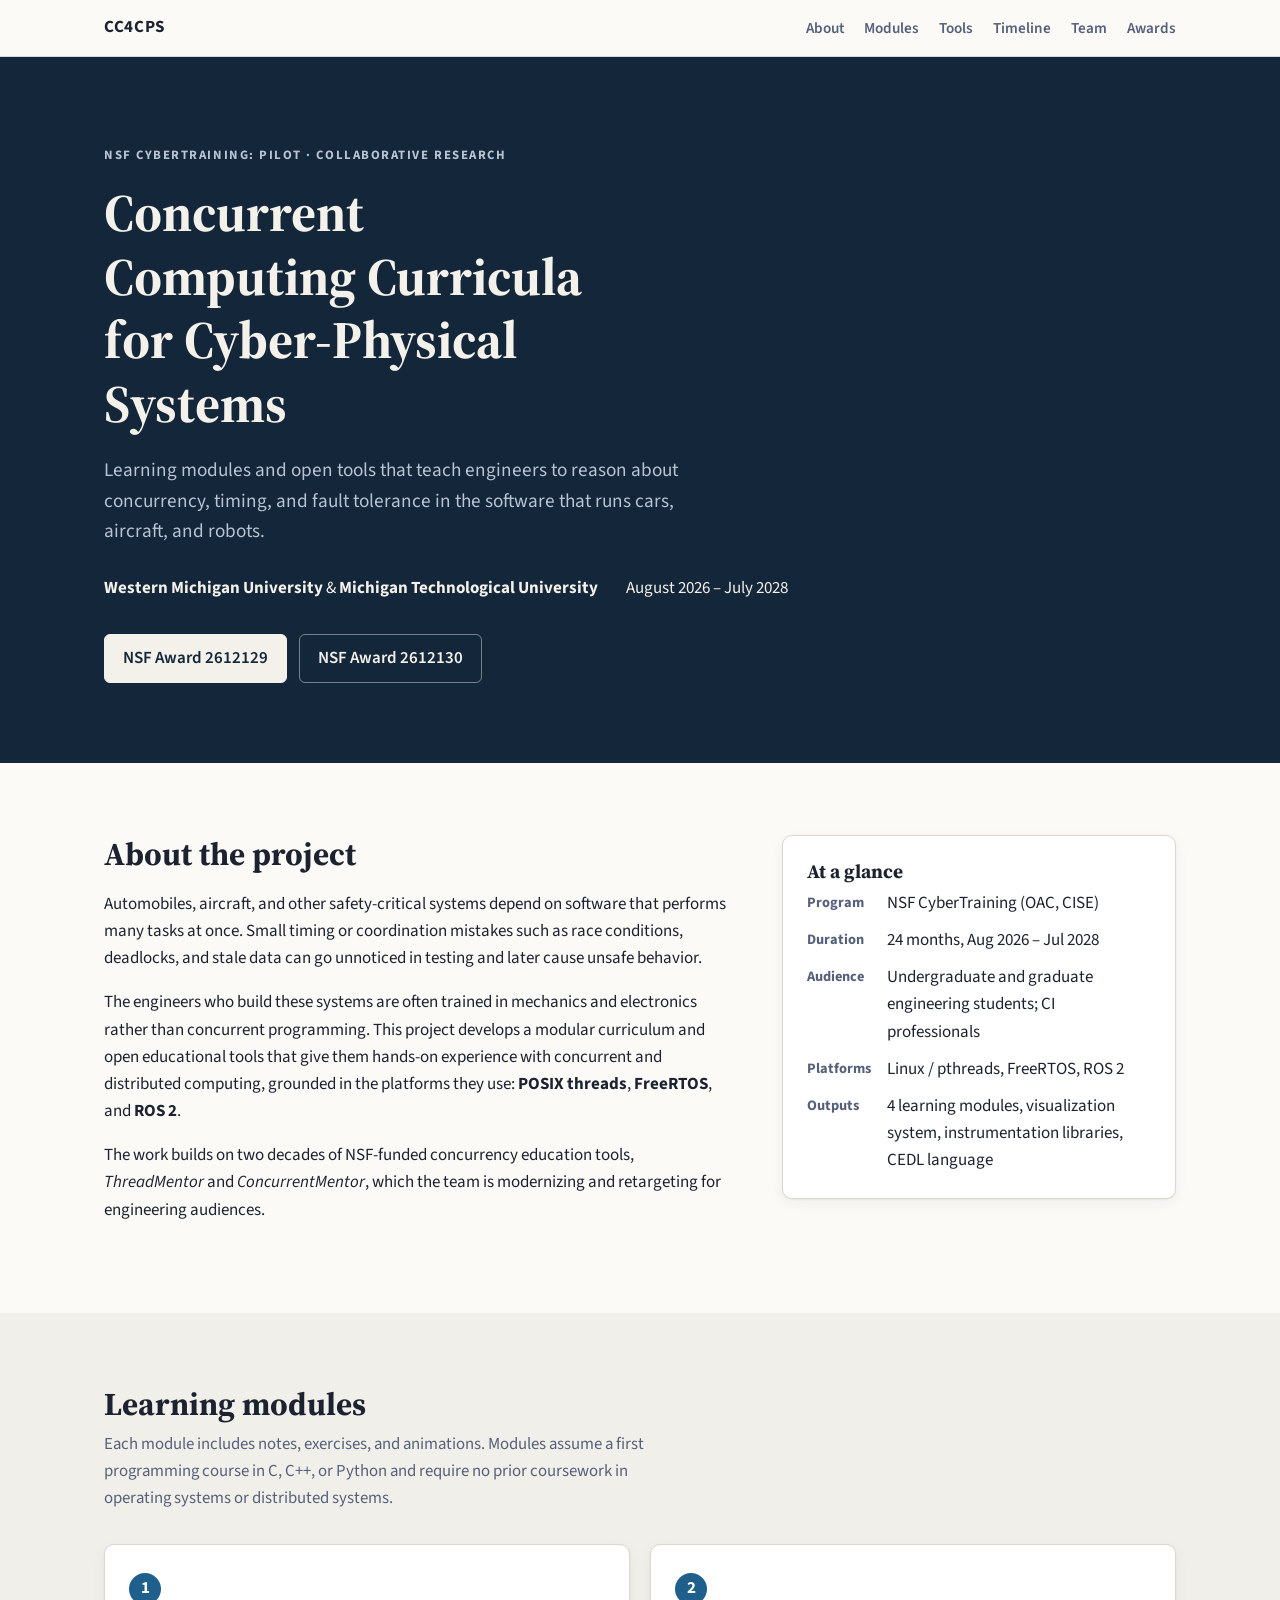
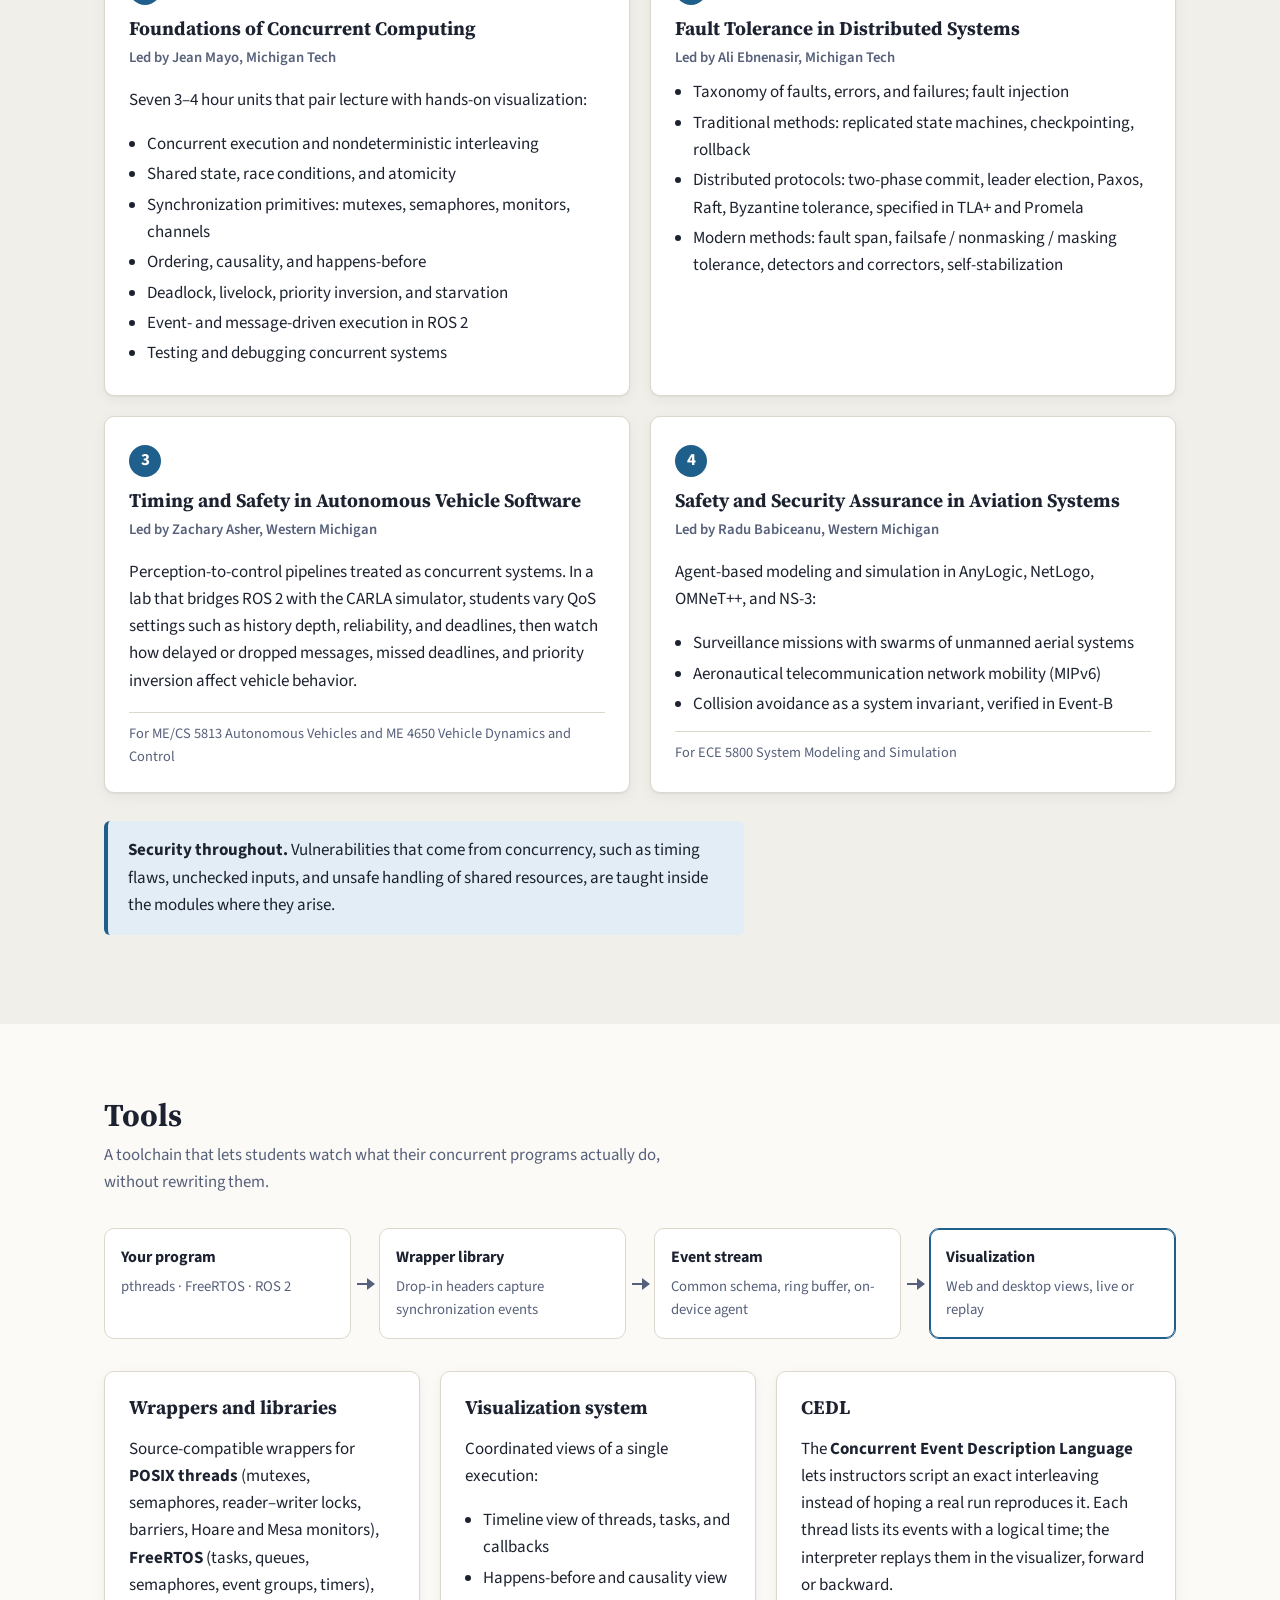
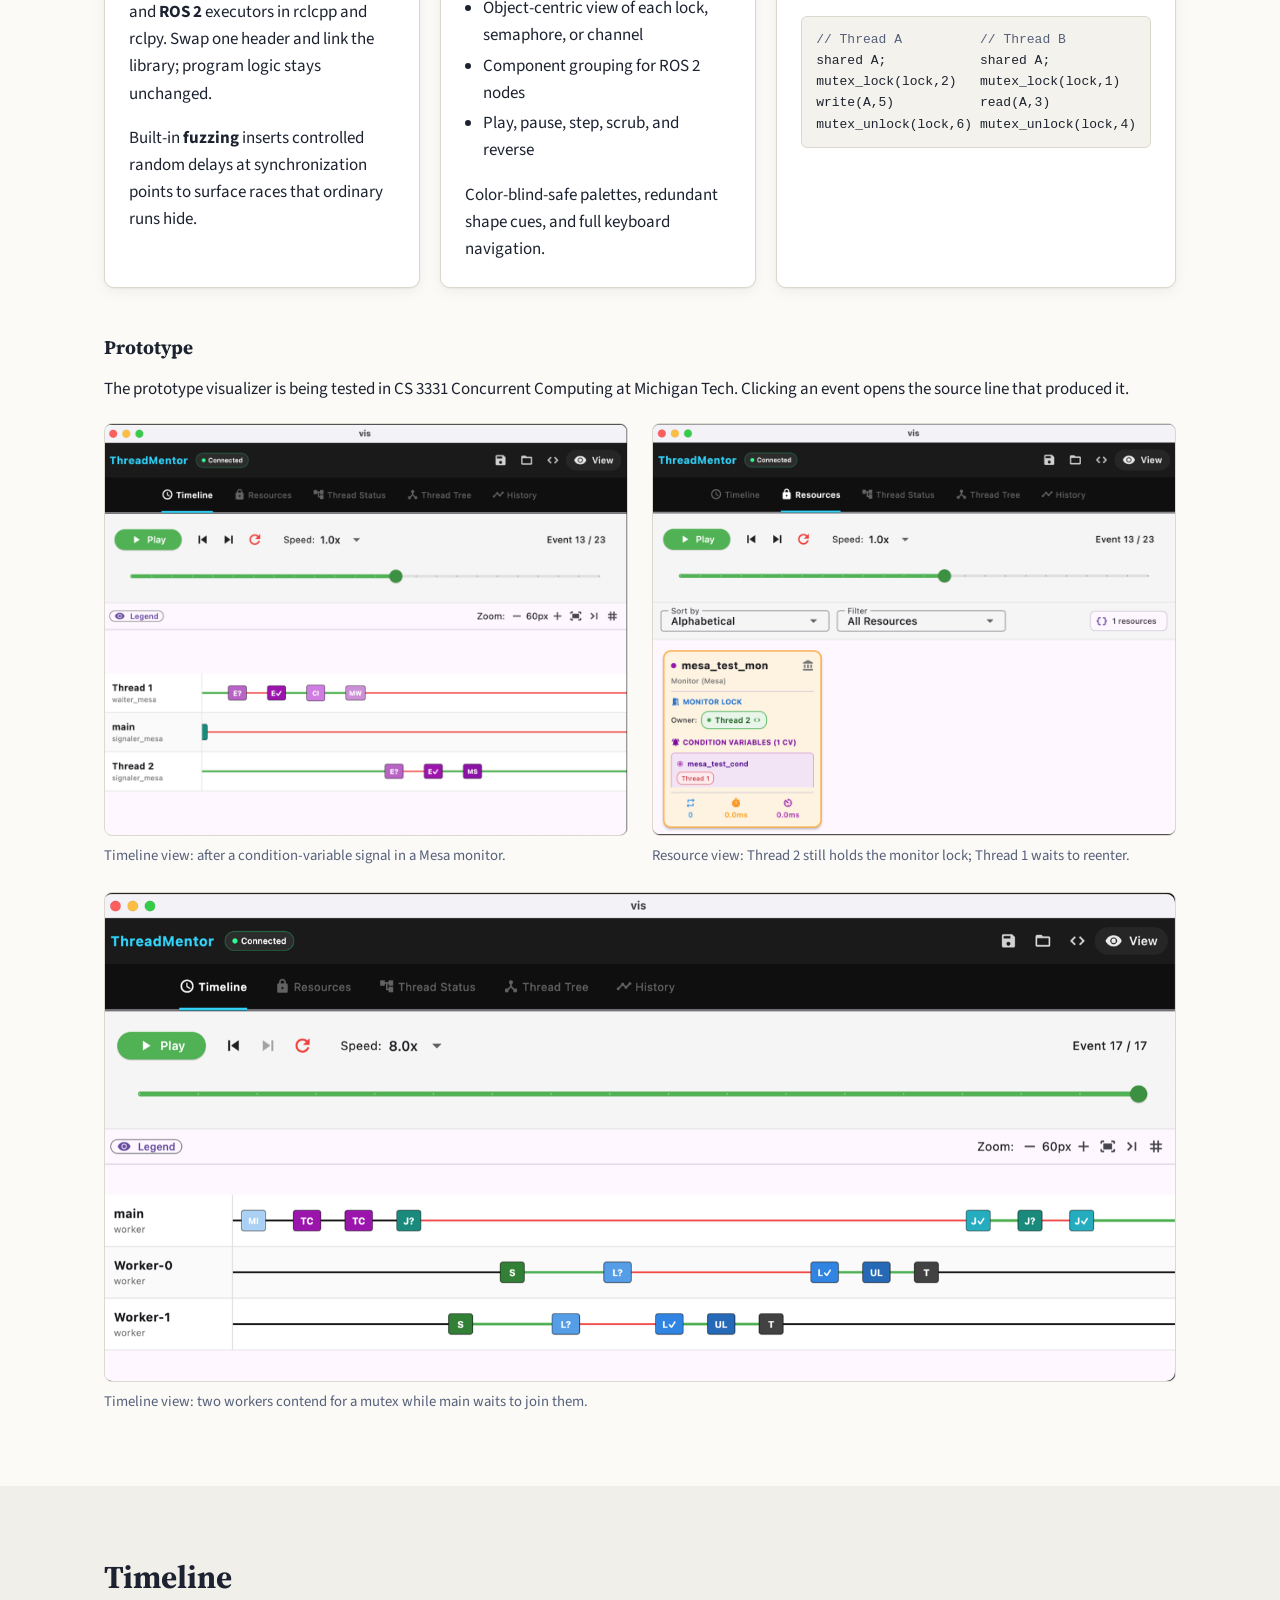
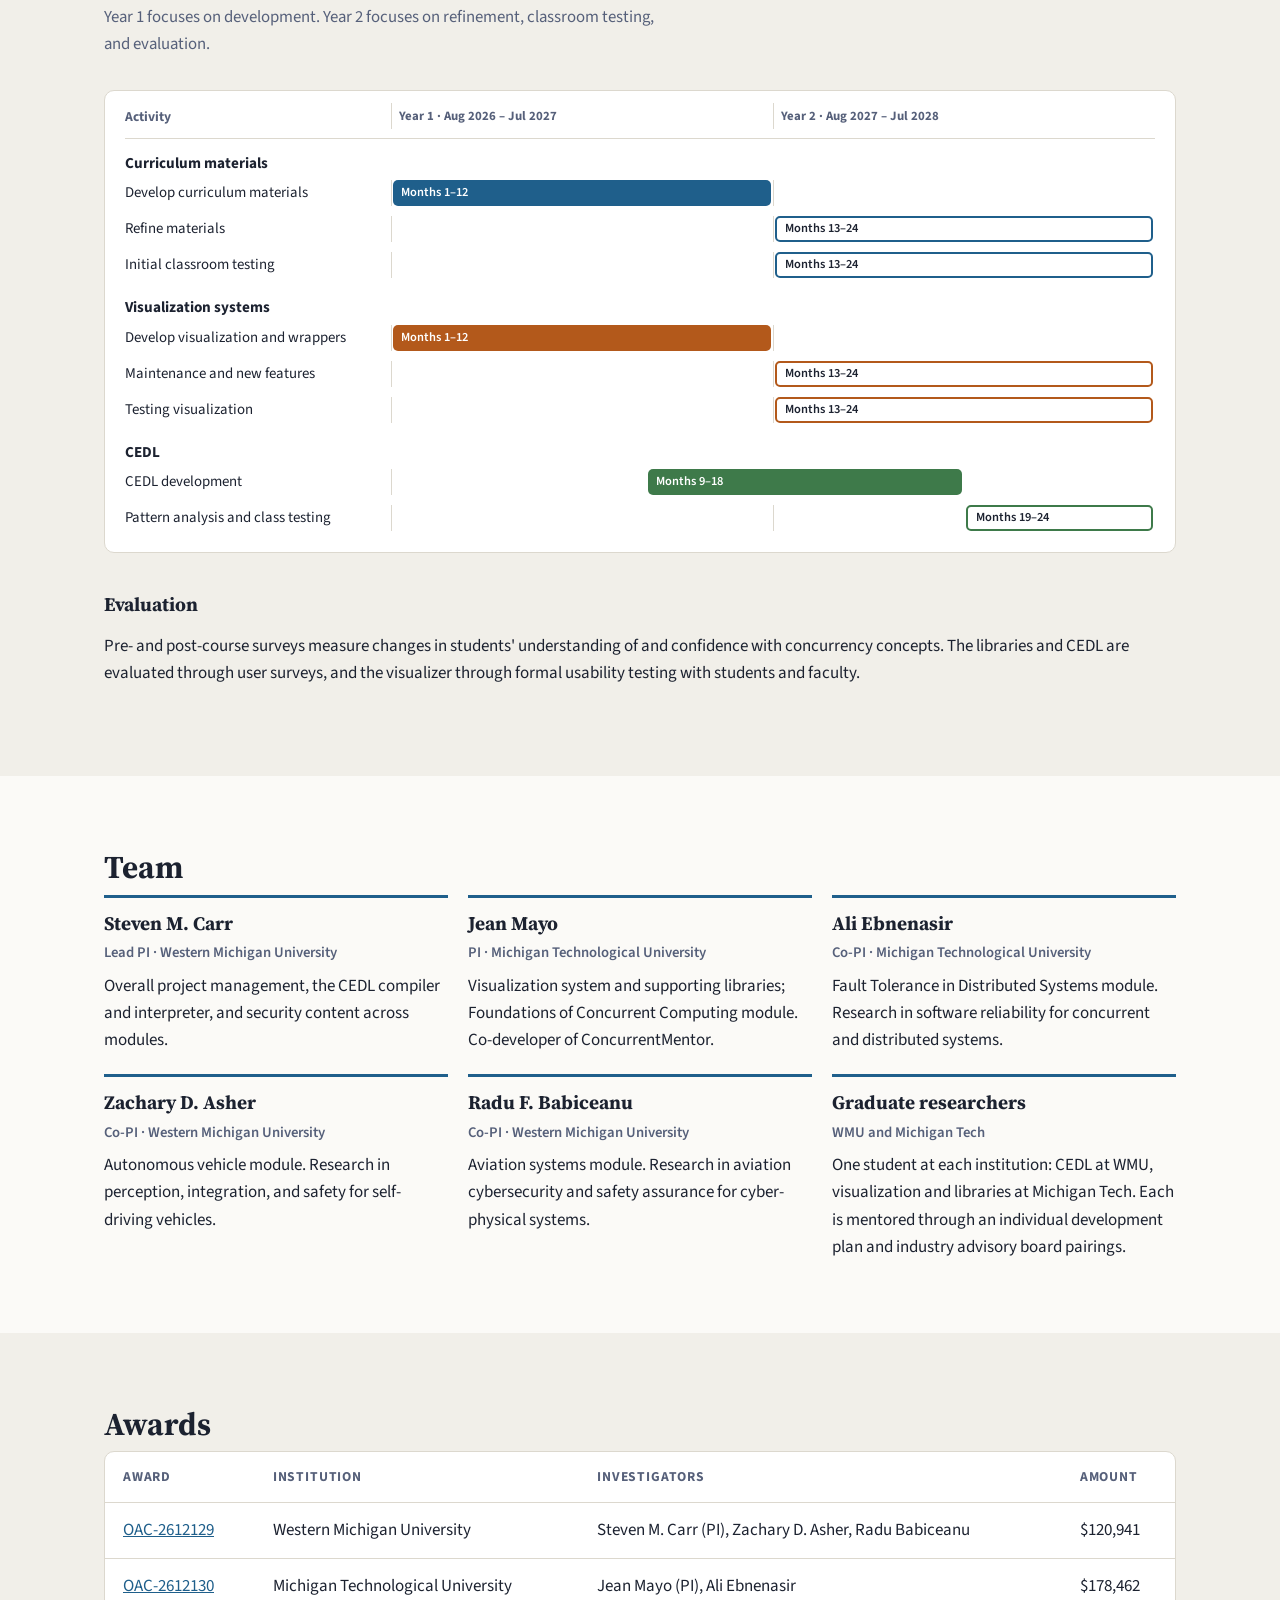
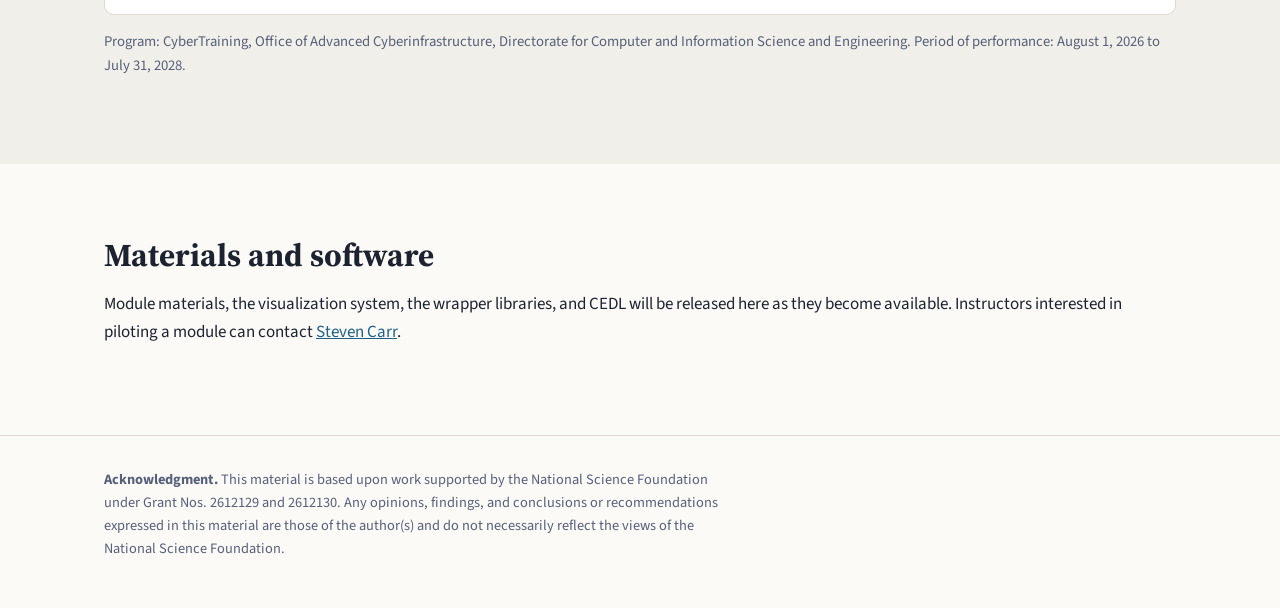
==== index.html @ a8f311ed "Initial project website Co-Authored-By: Claude Opus 5 <noreply@anthropic.com>" ====
<!DOCTYPE html>
<html lang="en">
<head>
<meta charset="utf-8">
<meta name="viewport" content="width=device-width, initial-scale=1">
<title>Concurrent Computing Curricula for Cyber-Physical Systems</title>
<meta name="description" content="NSF CyberTraining Pilot project (Awards 2612129 and 2612130): curriculum modules and visualization tools that teach concurrent and distributed computing to engineers building cyber-physical systems.">
<link rel="preconnect" href="https://fonts.googleapis.com">
<link rel="preconnect" href="https://fonts.gstatic.com" crossorigin>
<link href="https://fonts.googleapis.com/css2?family=Source+Sans+3:wght@400;600;700&family=Source+Serif+4:opsz,wght@8..60,600;8..60,700&family=JetBrains+Mono:wght@400;500&display=swap" rel="stylesheet">
<link rel="stylesheet" href="style.css">
</head>
<body>

<a class="skip" href="#main">Skip to content</a>

<header class="site-header">
  <div class="wrap nav">
    <a class="brand" href="#top">CC4CPS</a>
    <nav aria-label="Sections">
      <a href="#about">About</a>
      <a href="#modules">Modules</a>
      <a href="#tools">Tools</a>
      <a href="#timeline">Timeline</a>
      <a href="#team">Team</a>
      <a href="#awards">Awards</a>
    </nav>
  </div>
</header>

<main id="main">

<section class="hero" id="top">
  <div class="wrap">
    <p class="eyebrow">NSF CyberTraining: Pilot &middot; Collaborative Research</p>
    <h1>Concurrent Computing Curricula for Cyber-Physical Systems</h1>
    <p class="lede">Learning modules and open tools that teach engineers to reason about concurrency, timing, and fault tolerance in the software that runs cars, aircraft, and robots.</p>
    <div class="hero-meta">
      <span><strong>Western Michigan University</strong> &amp; <strong>Michigan Technological University</strong></span>
      <span>August 2026 &ndash; July 2028</span>
    </div>
    <div class="hero-links">
      <a class="btn" href="https://www.nsf.gov/awardsearch/show-award/?AWD_ID=2612129">NSF Award 2612129</a>
      <a class="btn btn-ghost" href="https://www.nsf.gov/awardsearch/show-award/?AWD_ID=2612130">NSF Award 2612130</a>
    </div>
  </div>
</section>

<section id="about">
  <div class="wrap two-col">
    <div>
      <h2>About the project</h2>
      <p>Automobiles, aircraft, and other safety-critical systems depend on software that performs many tasks at once. Small timing or coordination mistakes such as race conditions, deadlocks, and stale data can go unnoticed in testing and later cause unsafe behavior.</p>
      <p>The engineers who build these systems are often trained in mechanics and electronics rather than concurrent programming. This project develops a modular curriculum and open educational tools that give them hands-on experience with concurrent and distributed computing, grounded in the platforms they use: <strong>POSIX threads</strong>, <strong>FreeRTOS</strong>, and <strong>ROS&nbsp;2</strong>.</p>
      <p>The work builds on two decades of NSF-funded concurrency education tools, <em>ThreadMentor</em> and <em>ConcurrentMentor</em>, which the team is modernizing and retargeting for engineering audiences.</p>
    </div>
    <aside class="card facts" aria-label="Project at a glance">
      <h3>At a glance</h3>
      <dl>
        <dt>Program</dt><dd>NSF CyberTraining (OAC, CISE)</dd>
        <dt>Duration</dt><dd>24 months, Aug 2026 &ndash; Jul 2028</dd>
        <dt>Audience</dt><dd>Undergraduate and graduate engineering students; CI professionals</dd>
        <dt>Platforms</dt><dd>Linux / pthreads, FreeRTOS, ROS&nbsp;2</dd>
        <dt>Outputs</dt><dd>4 learning modules, visualization system, instrumentation libraries, CEDL language</dd>
      </dl>
    </aside>
  </div>
</section>

<section id="modules" class="alt">
  <div class="wrap">
    <h2>Learning modules</h2>
    <p class="section-intro">Each module includes notes, exercises, and animations. Modules assume a first programming course in C, C++, or Python and require no prior coursework in operating systems or distributed systems.</p>

    <div class="grid modules">
      <article class="card module">
        <span class="num">1</span>
        <h3>Foundations of Concurrent Computing</h3>
        <p class="lead-by">Led by Jean Mayo, Michigan Tech</p>
        <p>Seven 3&ndash;4 hour units that pair lecture with hands-on visualization:</p>
        <ul>
          <li>Concurrent execution and nondeterministic interleaving</li>
          <li>Shared state, race conditions, and atomicity</li>
          <li>Synchronization primitives: mutexes, semaphores, monitors, channels</li>
          <li>Ordering, causality, and happens-before</li>
          <li>Deadlock, livelock, priority inversion, and starvation</li>
          <li>Event- and message-driven execution in ROS&nbsp;2</li>
          <li>Testing and debugging concurrent systems</li>
        </ul>
      </article>

      <article class="card module">
        <span class="num">2</span>
        <h3>Fault Tolerance in Distributed Systems</h3>
        <p class="lead-by">Led by Ali Ebnenasir, Michigan Tech</p>
        <ul>
          <li>Taxonomy of faults, errors, and failures; fault injection</li>
          <li>Traditional methods: replicated state machines, checkpointing, rollback</li>
          <li>Distributed protocols: two-phase commit, leader election, Paxos, Raft, Byzantine tolerance, specified in TLA+ and Promela</li>
          <li>Modern methods: fault span, failsafe / nonmasking / masking tolerance, detectors and correctors, self-stabilization</li>
        </ul>
      </article>

      <article class="card module">
        <span class="num">3</span>
        <h3>Timing and Safety in Autonomous Vehicle Software</h3>
        <p class="lead-by">Led by Zachary Asher, Western Michigan</p>
        <p>Perception-to-control pipelines treated as concurrent systems. In a lab that bridges ROS&nbsp;2 with the CARLA simulator, students vary QoS settings such as history depth, reliability, and deadlines, then watch how delayed or dropped messages, missed deadlines, and priority inversion affect vehicle behavior.</p>
        <p class="courses">For ME/CS 5813 Autonomous Vehicles and ME 4650 Vehicle Dynamics and Control</p>
      </article>

      <article class="card module">
        <span class="num">4</span>
        <h3>Safety and Security Assurance in Aviation Systems</h3>
        <p class="lead-by">Led by Radu Babiceanu, Western Michigan</p>
        <p>Agent-based modeling and simulation in AnyLogic, NetLogo, OMNeT++, and NS-3:</p>
        <ul>
          <li>Surveillance missions with swarms of unmanned aerial systems</li>
          <li>Aeronautical telecommunication network mobility (MIPv6)</li>
          <li>Collision avoidance as a system invariant, verified in Event-B</li>
        </ul>
        <p class="courses">For ECE 5800 System Modeling and Simulation</p>
      </article>
    </div>

    <p class="note"><strong>Security throughout.</strong> Vulnerabilities that come from concurrency, such as timing flaws, unchecked inputs, and unsafe handling of shared resources, are taught inside the modules where they arise.</p>
  </div>
</section>

<section id="tools">
  <div class="wrap">
    <h2>Tools</h2>
    <p class="section-intro">A toolchain that lets students watch what their concurrent programs actually do, without rewriting them.</p>

    <div class="pipeline" role="img" aria-label="Toolchain: instrumented programs on pthreads, FreeRTOS, or ROS 2 emit a unified event stream through an on-device agent to the visualization system; CEDL programs feed the same visualization.">
      <div class="stage">
        <h4>Your program</h4>
        <p>pthreads &middot; FreeRTOS &middot; ROS&nbsp;2</p>
      </div>
      <div class="arrow" aria-hidden="true"></div>
      <div class="stage">
        <h4>Wrapper library</h4>
        <p>Drop-in headers capture synchronization events</p>
      </div>
      <div class="arrow" aria-hidden="true"></div>
      <div class="stage">
        <h4>Event stream</h4>
        <p>Common schema, ring buffer, on-device agent</p>
      </div>
      <div class="arrow" aria-hidden="true"></div>
      <div class="stage stage-accent">
        <h4>Visualization</h4>
        <p>Web and desktop views, live or replay</p>
      </div>
    </div>

    <div class="grid three">
      <div class="card">
        <h3>Wrappers and libraries</h3>
        <p>Source-compatible wrappers for <strong>POSIX threads</strong> (mutexes, semaphores, reader&ndash;writer locks, barriers, Hoare and Mesa monitors), <strong>FreeRTOS</strong> (tasks, queues, semaphores, event groups, timers), and <strong>ROS&nbsp;2</strong> executors in rclcpp and rclpy. Swap one header and link the library; program logic stays unchanged.</p>
        <p>Built-in <strong>fuzzing</strong> inserts controlled random delays at synchronization points to surface races that ordinary runs hide.</p>
      </div>
      <div class="card">
        <h3>Visualization system</h3>
        <p>Coordinated views of a single execution:</p>
        <ul>
          <li>Timeline view of threads, tasks, and callbacks</li>
          <li>Happens-before and causality view</li>
          <li>Object-centric view of each lock, semaphore, or channel</li>
          <li>Component grouping for ROS&nbsp;2 nodes</li>
          <li>Play, pause, step, scrub, and reverse</li>
        </ul>
        <p>Color-blind-safe palettes, redundant shape cues, and full keyboard navigation.</p>
      </div>
      <div class="card">
        <h3>CEDL</h3>
        <p>The <strong>Concurrent Event Description Language</strong> lets instructors script an exact interleaving instead of hoping a real run reproduces it. Each thread lists its events with a logical time; the interpreter replays them in the visualizer, forward or backward.</p>
<pre class="code" aria-label="CEDL example"><code><span class="c">// Thread A</span>          <span class="c">// Thread B</span>
shared A;            shared A;
mutex_lock(lock,2)   mutex_lock(lock,1)
write(A,5)           read(A,3)
mutex_unlock(lock,6) mutex_unlock(lock,4)</code></pre>
      </div>
    </div>

    <h3 class="gallery-title">Prototype</h3>
    <p>The prototype visualizer is being tested in CS 3331 Concurrent Computing at Michigan Tech. Clicking an event opens the source line that produced it.</p>
    <div class="gallery">
      <figure>
        <img src="images/timeline-view.png" alt="ThreadMentor Timeline view showing three threads. Thread 1 enters a Mesa monitor and waits on a condition variable; Thread 2 enters and signals." loading="lazy" width="1200" height="945">
        <figcaption>Timeline view: after a condition-variable signal in a Mesa monitor.</figcaption>
      </figure>
      <figure>
        <img src="images/resource-view.png" alt="ThreadMentor Resources view showing a card for a Mesa monitor: Thread 2 owns the monitor lock and Thread 1 waits on the condition variable." loading="lazy" width="1200" height="946">
        <figcaption>Resource view: Thread 2 still holds the monitor lock; Thread 1 waits to reenter.</figcaption>
      </figure>
      <figure class="wide">
        <img src="images/worker-timeline.png" alt="ThreadMentor Timeline view of a main thread creating two workers that contend for a mutex, then joining them." loading="lazy" width="1600" height="730">
        <figcaption>Timeline view: two workers contend for a mutex while main waits to join them.</figcaption>
      </figure>
    </div>
  </div>
</section>

<section id="timeline" class="alt">
  <div class="wrap">
    <h2>Timeline</h2>
    <p class="section-intro">Year 1 focuses on development. Year 2 focuses on refinement, classroom testing, and evaluation.</p>

    <div class="gantt" role="table" aria-label="Project schedule by month">
      <div class="g-row g-head" role="row">
        <div class="g-label" role="columnheader">Activity</div>
        <div class="g-track" role="columnheader">
          <span class="yr" style="--s:1;--e:12">Year 1 &middot; Aug 2026 &ndash; Jul 2027</span>
          <span class="yr" style="--s:13;--e:24">Year 2 &middot; Aug 2027 &ndash; Jul 2028</span>
        </div>
      </div>

      <div class="g-group" role="row"><div role="cell">Curriculum materials</div></div>
      <div class="g-row" role="row"><div class="g-label" role="cell">Develop curriculum materials</div><div class="g-track" role="cell"><span class="bar c1" style="--s:1;--e:12">Months 1&ndash;12</span></div></div>
      <div class="g-row" role="row"><div class="g-label" role="cell">Refine materials</div><div class="g-track" role="cell"><span class="bar c1 soft" style="--s:13;--e:24">Months 13&ndash;24</span></div></div>
      <div class="g-row" role="row"><div class="g-label" role="cell">Initial classroom testing</div><div class="g-track" role="cell"><span class="bar c1 soft" style="--s:13;--e:24">Months 13&ndash;24</span></div></div>

      <div class="g-group" role="row"><div role="cell">Visualization systems</div></div>
      <div class="g-row" role="row"><div class="g-label" role="cell">Develop visualization and wrappers</div><div class="g-track" role="cell"><span class="bar c2" style="--s:1;--e:12">Months 1&ndash;12</span></div></div>
      <div class="g-row" role="row"><div class="g-label" role="cell">Maintenance and new features</div><div class="g-track" role="cell"><span class="bar c2 soft" style="--s:13;--e:24">Months 13&ndash;24</span></div></div>
      <div class="g-row" role="row"><div class="g-label" role="cell">Testing visualization</div><div class="g-track" role="cell"><span class="bar c2 soft" style="--s:13;--e:24">Months 13&ndash;24</span></div></div>

      <div class="g-group" role="row"><div role="cell">CEDL</div></div>
      <div class="g-row" role="row"><div class="g-label" role="cell">CEDL development</div><div class="g-track" role="cell"><span class="bar c3" style="--s:9;--e:18">Months 9&ndash;18</span></div></div>
      <div class="g-row" role="row"><div class="g-label" role="cell">Pattern analysis and class testing</div><div class="g-track" role="cell"><span class="bar c3 soft" style="--s:19;--e:24">Months 19&ndash;24</span></div></div>
    </div>

    <h3>Evaluation</h3>
    <p>Pre- and post-course surveys measure changes in students' understanding of and confidence with concurrency concepts. The libraries and CEDL are evaluated through user surveys, and the visualizer through formal usability testing with students and faculty.</p>
  </div>
</section>

<section id="team">
  <div class="wrap">
    <h2>Team</h2>
    <div class="grid team">
      <div class="person">
        <h3>Steven M. Carr</h3>
        <p class="role">Lead PI &middot; Western Michigan University</p>
        <p>Overall project management, the CEDL compiler and interpreter, and security content across modules.</p>
      </div>
      <div class="person">
        <h3>Jean Mayo</h3>
        <p class="role">PI &middot; Michigan Technological University</p>
        <p>Visualization system and supporting libraries; Foundations of Concurrent Computing module. Co-developer of ConcurrentMentor.</p>
      </div>
      <div class="person">
        <h3>Ali Ebnenasir</h3>
        <p class="role">Co-PI &middot; Michigan Technological University</p>
        <p>Fault Tolerance in Distributed Systems module. Research in software reliability for concurrent and distributed systems.</p>
      </div>
      <div class="person">
        <h3>Zachary D. Asher</h3>
        <p class="role">Co-PI &middot; Western Michigan University</p>
        <p>Autonomous vehicle module. Research in perception, integration, and safety for self-driving vehicles.</p>
      </div>
      <div class="person">
        <h3>Radu F. Babiceanu</h3>
        <p class="role">Co-PI &middot; Western Michigan University</p>
        <p>Aviation systems module. Research in aviation cybersecurity and safety assurance for cyber-physical systems.</p>
      </div>
      <div class="person">
        <h3>Graduate researchers</h3>
        <p class="role">WMU and Michigan Tech</p>
        <p>One student at each institution: CEDL at WMU, visualization and libraries at Michigan Tech. Each is mentored through an individual development plan and industry advisory board pairings.</p>
      </div>
    </div>
  </div>
</section>

<section id="awards" class="alt">
  <div class="wrap">
    <h2>Awards</h2>
    <div class="table-wrap">
      <table>
        <thead>
          <tr><th scope="col">Award</th><th scope="col">Institution</th><th scope="col">Investigators</th><th scope="col">Amount</th></tr>
        </thead>
        <tbody>
          <tr>
            <td><a href="https://www.nsf.gov/awardsearch/show-award/?AWD_ID=2612129">OAC-2612129</a></td>
            <td>Western Michigan University</td>
            <td>Steven M. Carr (PI), Zachary D. Asher, Radu Babiceanu</td>
            <td class="num-cell">$120,941</td>
          </tr>
          <tr>
            <td><a href="https://www.nsf.gov/awardsearch/show-award/?AWD_ID=2612130">OAC-2612130</a></td>
            <td>Michigan Technological University</td>
            <td>Jean Mayo (PI), Ali Ebnenasir</td>
            <td class="num-cell">$178,462</td>
          </tr>
        </tbody>
      </table>
    </div>
    <p class="small">Program: CyberTraining, Office of Advanced Cyberinfrastructure, Directorate for Computer and Information Science and Engineering. Period of performance: August 1, 2026 to July 31, 2028.</p>
  </div>
</section>

<section id="resources">
  <div class="wrap">
    <h2>Materials and software</h2>
    <p>Module materials, the visualization system, the wrapper libraries, and CEDL will be released here as they become available. Instructors interested in piloting a module can contact <a href="mailto:steve.carr@wmich.edu">Steven Carr</a>.</p>
  </div>
</section>

</main>

<footer class="site-footer">
  <div class="wrap">
    <p><strong>Acknowledgment.</strong> This material is based upon work supported by the National Science Foundation under Grant Nos. 2612129 and 2612130. Any opinions, findings, and conclusions or recommendations expressed in this material are those of the author(s) and do not necessarily reflect the views of the National Science Foundation.</p>
  </div>
</footer>

</body>
</html>
---- style.css ----
:root {
  --bg: #fbfaf7;
  --bg-alt: #f1efe9;
  --surface: #ffffff;
  --text: #1c2230;
  --muted: #56607a;
  --line: #dcd8ce;
  --accent: #1f5f8b;
  --accent-ink: #ffffff;
  --accent-soft: #e2edf5;
  --hero-bg: #13263a;
  --hero-text: #f3f1ea;
  --hero-muted: #b9c4d2;
  --c1: #1f5f8b;
  --c2: #b3591b;
  --c3: #3e7a4a;
  --code-bg: #f4f2ec;
  --shadow: 0 1px 2px rgba(20, 30, 50, .06), 0 4px 14px rgba(20, 30, 50, .05);
}
@media (prefers-color-scheme: dark) {
  :root:not([data-theme="light"]) {
    --bg: #11151c;
    --bg-alt: #161b24;
    --surface: #1b212c;
    --text: #e6e8ee;
    --muted: #a3acbd;
    --line: #2c3442;
    --accent: #7fb6de;
    --accent-ink: #0d1520;
    --accent-soft: #1d2f40;
    --hero-bg: #0b1622;
    --hero-text: #f0eee8;
    --hero-muted: #a9b6c6;
    --c1: #6aa7d6;
    --c2: #e0915a;
    --c3: #7fbf8a;
    --code-bg: #141922;
    --shadow: none;
  }
}
:root[data-theme="dark"] {
  --bg: #11151c; --bg-alt: #161b24; --surface: #1b212c; --text: #e6e8ee; --muted: #a3acbd;
  --line: #2c3442; --accent: #7fb6de; --accent-ink: #0d1520; --accent-soft: #1d2f40;
  --hero-bg: #0b1622; --hero-text: #f0eee8; --hero-muted: #a9b6c6;
  --c1: #6aa7d6; --c2: #e0915a; --c3: #7fbf8a; --code-bg: #141922; --shadow: none;
}

* { box-sizing: border-box; }
html { scroll-behavior: smooth; scroll-padding-top: 64px; }
body {
  margin: 0;
  background: var(--bg);
  color: var(--text);
  font: 17px/1.6 "Source Sans 3", system-ui, -apple-system, sans-serif;
  -webkit-font-smoothing: antialiased;
}
img { max-width: 100%; height: auto; display: block; }
a { color: var(--accent); }
a:hover { text-decoration-thickness: 2px; }
:focus-visible { outline: 3px solid var(--accent); outline-offset: 2px; border-radius: 3px; }

.wrap { max-width: 1120px; margin: 0 auto; padding: 0 24px; }
@media (max-width: 600px) { .wrap { padding: 0 16px; } }

.skip { position: absolute; left: -9999px; }
.skip:focus { left: 16px; top: 12px; z-index: 100; background: var(--surface); padding: 8px 12px; }

h1, h2, h3 { font-family: "Source Serif 4", Georgia, serif; line-height: 1.2; font-weight: 700; }
h2 { font-size: 2rem; margin: 0 0 .5rem; }
h3 { font-size: 1.2rem; margin: 0 0 .4rem; }
h4 { margin: 0; font-size: 1rem; }

/* Header */
.site-header {
  position: sticky; top: 0; z-index: 10;
  background: color-mix(in srgb, var(--bg) 88%, transparent);
  backdrop-filter: blur(8px);
  border-bottom: 1px solid var(--line);
}
.nav { display: flex; align-items: center; justify-content: space-between; height: 56px; gap: 16px; }
.brand { font-weight: 700; letter-spacing: .04em; color: var(--text); text-decoration: none; }
.nav nav { display: flex; gap: 20px; overflow-x: auto; }
.nav nav a { color: var(--muted); text-decoration: none; font-weight: 600; font-size: .95rem; white-space: nowrap; }
.nav nav a:hover { color: var(--text); }
@media (max-width: 720px) { .nav nav { gap: 14px; } .nav nav a { font-size: .88rem; } }
@media (max-width: 520px) { .nav nav a:nth-child(n+4) { display: none; } }

/* Hero */
.hero { background: var(--hero-bg); color: var(--hero-text); padding: 88px 0 80px; }
.eyebrow { text-transform: uppercase; letter-spacing: .12em; font-size: .8rem; font-weight: 700; color: var(--hero-muted); margin: 0 0 16px; }
.hero h1 { font-size: clamp(2rem, 5vw, 3.3rem); max-width: 18ch; margin: 0 0 20px; }
.lede { font-size: 1.2rem; max-width: 58ch; color: var(--hero-muted); margin: 0 0 28px; }
.hero-meta { display: flex; flex-wrap: wrap; gap: 8px 28px; margin-bottom: 32px; color: var(--hero-text); }
.hero-links { display: flex; flex-wrap: wrap; gap: 12px; }
.btn {
  display: inline-block; padding: 10px 18px; border-radius: 6px; font-weight: 600; text-decoration: none;
  background: #f3f1ea; color: #13263a; border: 1px solid #f3f1ea;
}
.btn:hover { background: #ffffff; }
.btn-ghost { background: transparent; color: var(--hero-text); border-color: rgba(243, 241, 234, .45); }
.btn-ghost:hover { background: rgba(243, 241, 234, .1); }

/* Sections */
section { padding: 72px 0; }
section.alt { background: var(--bg-alt); }
.section-intro { color: var(--muted); max-width: 70ch; margin: 0 0 32px; font-size: 1.05rem; }
.small { font-size: .92rem; color: var(--muted); }

.two-col { display: grid; grid-template-columns: 1.6fr 1fr; gap: 48px; align-items: start; }
@media (max-width: 860px) { .two-col { grid-template-columns: 1fr; gap: 28px; } }

.card {
  background: var(--surface); border: 1px solid var(--line); border-radius: 10px;
  padding: 24px; box-shadow: var(--shadow);
}
.card ul { padding-left: 1.1rem; margin: .4rem 0 0; }
.card li { margin: .2rem 0; }
.card p:last-child { margin-bottom: 0; }

.facts dl { margin: 0; display: grid; grid-template-columns: auto 1fr; gap: 10px 16px; }
.facts dt { font-weight: 700; color: var(--muted); font-size: .9rem; padding-top: 1px; }
.facts dd { margin: 0; }

.grid { display: grid; gap: 20px; }
.modules { grid-template-columns: repeat(2, 1fr); }
.three { grid-template-columns: repeat(3, 1fr); }
@media (max-width: 960px) { .three { grid-template-columns: 1fr; } }
@media (max-width: 760px) { .modules { grid-template-columns: 1fr; } }

.module { position: relative; padding-top: 28px; }
.module .num {
  display: inline-flex; align-items: center; justify-content: center;
  width: 32px; height: 32px; border-radius: 50%;
  background: var(--accent); color: var(--accent-ink); font-weight: 700; margin-bottom: 12px;
}
.lead-by { color: var(--muted); font-size: .92rem; margin: 0 0 .6rem; font-weight: 600; }
.courses { margin-top: .8rem; font-size: .9rem; color: var(--muted); border-top: 1px solid var(--line); padding-top: .6rem; }
.note { margin-top: 28px; padding: 16px 20px; background: var(--accent-soft); border-left: 4px solid var(--accent); border-radius: 6px; max-width: 80ch; }

/* Pipeline */
.pipeline { display: flex; align-items: stretch; gap: 0; margin: 0 0 32px; }
.stage {
  flex: 1; background: var(--surface); border: 1px solid var(--line); border-radius: 10px; padding: 16px;
}
.stage p { margin: 4px 0 0; font-size: .92rem; color: var(--muted); }
.stage-accent { border-color: var(--accent); box-shadow: inset 0 0 0 1px var(--accent); }
.arrow { flex: 0 0 28px; position: relative; }
.arrow::after {
  content: ""; position: absolute; top: 50%; left: 6px; right: 6px; height: 2px; background: var(--muted);
}
.arrow::before {
  content: ""; position: absolute; top: calc(50% - 5px); right: 4px;
  border: 6px solid transparent; border-left: 8px solid var(--muted); border-right: 0;
}
@media (max-width: 760px) {
  .pipeline { flex-direction: column; }
  .arrow { flex-basis: 24px; }
  .arrow::after { top: 4px; bottom: 4px; left: 50%; right: auto; width: 2px; height: auto; }
  .arrow::before { top: auto; bottom: 2px; right: auto; left: calc(50% - 5px); border: 6px solid transparent; border-top: 8px solid var(--muted); border-bottom: 0; }
}

.code {
  background: var(--code-bg); border: 1px solid var(--line); border-radius: 6px;
  padding: 12px 14px; overflow-x: auto; font: 13px/1.55 "JetBrains Mono", ui-monospace, monospace; margin: 12px 0 0;
}
.code .c { color: var(--muted); }

.gallery-title { margin-top: 48px; }
.gallery { display: grid; grid-template-columns: 1fr 1fr; gap: 24px; margin-top: 20px; }
.gallery figure { margin: 0; }
.gallery figure.wide { grid-column: 1 / -1; }
.gallery img { border-radius: 8px; border: 1px solid var(--line); background: #fff; }
.gallery figcaption { font-size: .92rem; color: var(--muted); margin-top: 8px; }
@media (max-width: 700px) { .gallery { grid-template-columns: 1fr; } }

/* Gantt */
.gantt { background: var(--surface); border: 1px solid var(--line); border-radius: 10px; padding: 12px 20px 16px; margin-bottom: 40px; }
.g-row { display: grid; grid-template-columns: 250px 1fr; align-items: center; gap: 16px; min-height: 36px; }
.g-head { border-bottom: 1px solid var(--line); padding-bottom: 8px; margin-bottom: 4px; }
.g-head .g-label { font-weight: 700; color: var(--muted); font-size: .85rem; }
.g-group { font-weight: 700; margin-top: 12px; font-size: .95rem; }
.g-label { font-size: .93rem; }
.g-track {
  position: relative; height: 26px;
  display: grid; grid-template-columns: repeat(24, 1fr);
  background-image: linear-gradient(to right, var(--line) 1px, transparent 1px);
  background-size: calc(100% / 2) 100%;
}
.yr, .bar { grid-row: 1; grid-column: var(--s) / calc(var(--e) + 1); }
.yr { font-size: .8rem; font-weight: 700; color: var(--muted); padding-left: 8px; align-self: center; white-space: nowrap; overflow: hidden; text-overflow: ellipsis; }
.bar {
  border-radius: 5px; color: #fff; font-size: .78rem; font-weight: 600; padding: 0 8px;
  display: flex; align-items: center; white-space: nowrap; overflow: hidden; margin: 0 2px;
}
.bar.c1 { background: var(--c1); }
.bar.c2 { background: var(--c2); }
.bar.c3 { background: var(--c3); }
.bar.soft { background: transparent; color: var(--text); border: 2px solid; }
.bar.c1.soft { border-color: var(--c1); }
.bar.c2.soft { border-color: var(--c2); }
.bar.c3.soft { border-color: var(--c3); }
@media (prefers-color-scheme: dark) { :root:not([data-theme="light"]) .bar:not(.soft) { color: #0d1520; } }
:root[data-theme="dark"] .bar:not(.soft) { color: #0d1520; }
@media (max-width: 700px) {
  .g-row { grid-template-columns: 1fr; gap: 4px; padding: 4px 0; }
  .g-head .g-label { display: none; }
}

/* Team */
.team { grid-template-columns: repeat(3, 1fr); }
@media (max-width: 900px) { .team { grid-template-columns: repeat(2, 1fr); } }
@media (max-width: 600px) { .team { grid-template-columns: 1fr; } }
.person { border-top: 3px solid var(--accent); padding-top: 14px; }
.person .role { color: var(--muted); font-weight: 600; font-size: .92rem; margin: 0 0 .5rem; }
.person p:last-child { margin: 0; }

/* Table */
.table-wrap { overflow-x: auto; background: var(--surface); border: 1px solid var(--line); border-radius: 10px; }
table { width: 100%; border-collapse: collapse; min-width: 560px; }
th, td { text-align: left; padding: 14px 18px; border-bottom: 1px solid var(--line); vertical-align: top; }
th { font-size: .85rem; text-transform: uppercase; letter-spacing: .06em; color: var(--muted); }
tbody tr:last-child td { border-bottom: 0; }
.num-cell { font-variant-numeric: tabular-nums; white-space: nowrap; }

/* Footer */
.site-footer { border-top: 1px solid var(--line); padding: 32px 0 48px; font-size: .9rem; color: var(--muted); }
.site-footer p { max-width: 90ch; margin: 0; }
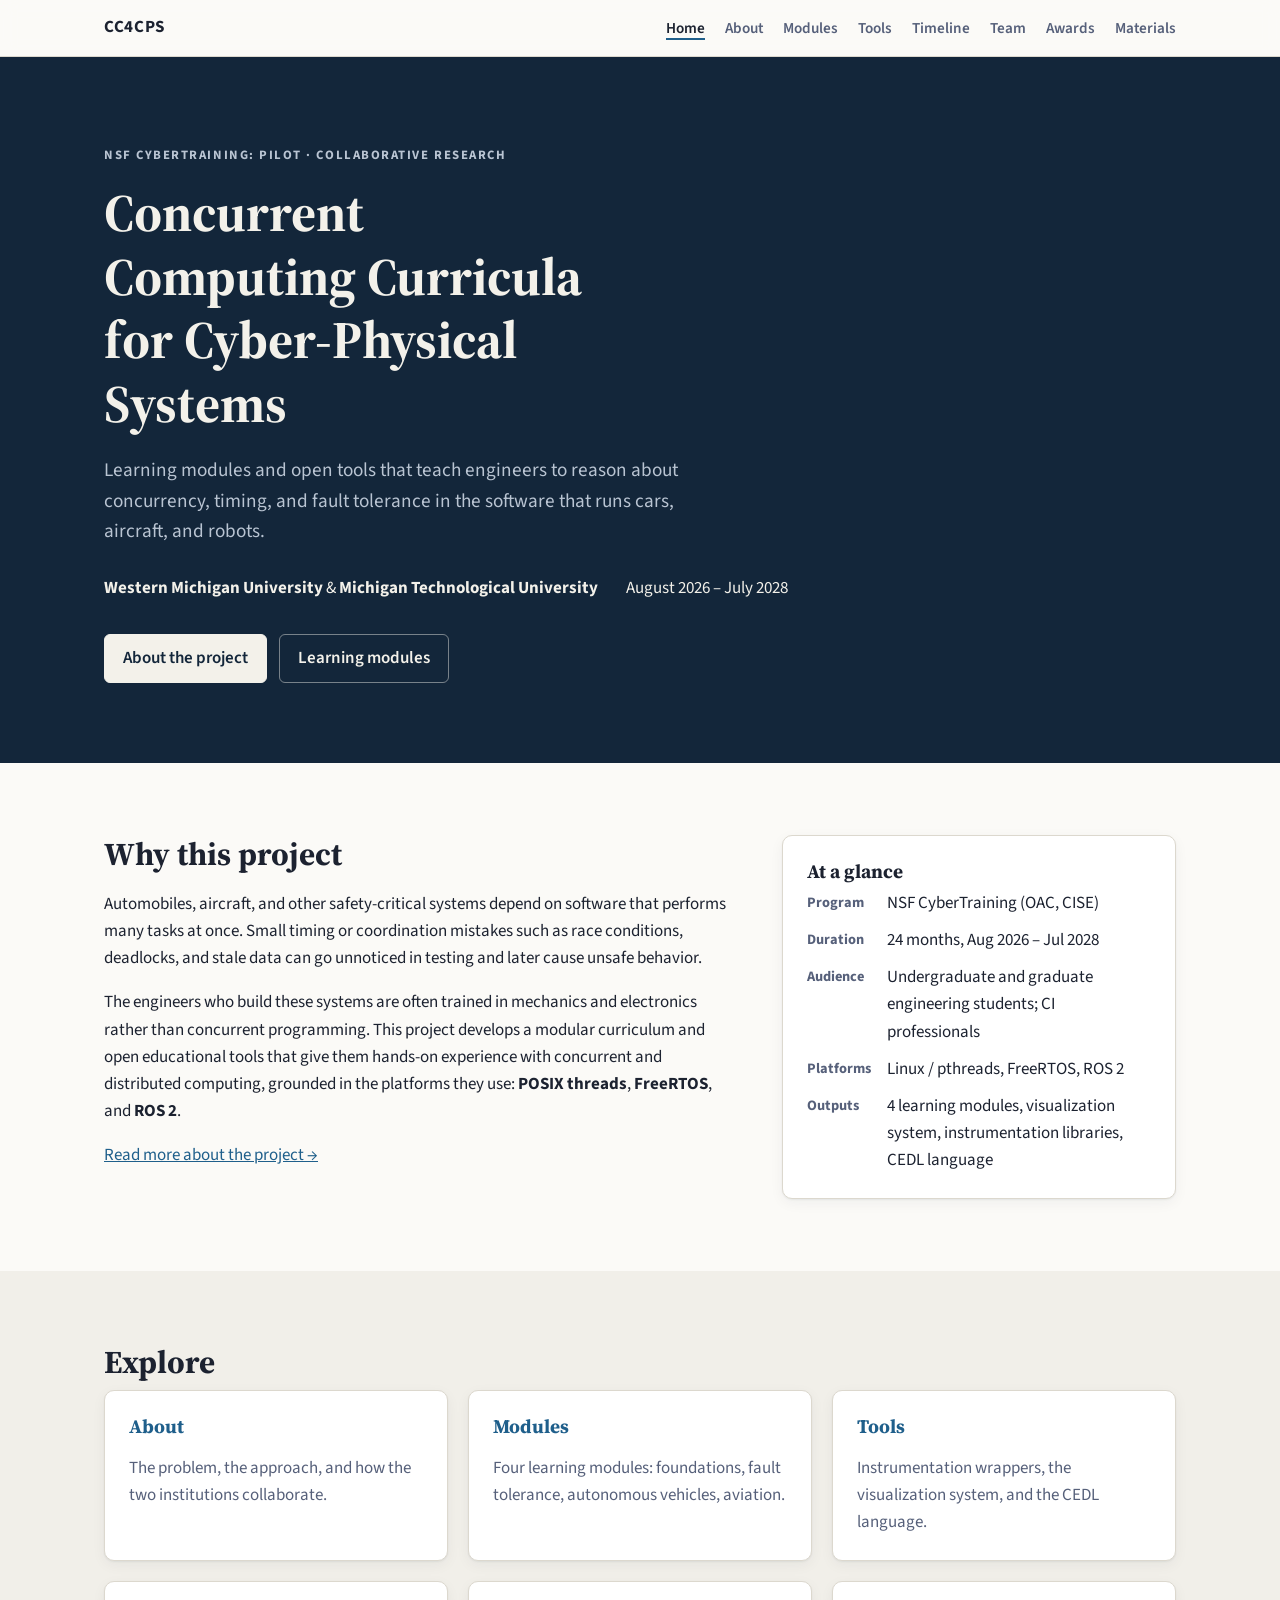
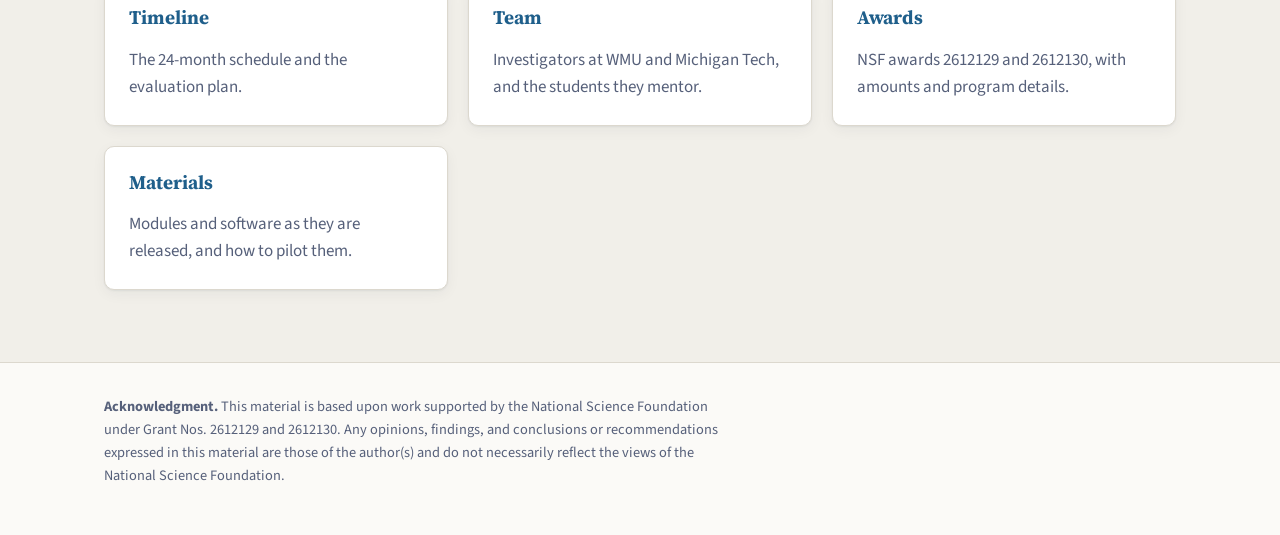
==== commit 89ef55b5: "Split the site into one page per section Each section is now its own page, linked from a shared top " ====
--- a/index.html
+++ b/index.html
@@ -16,21 +16,23 @@
 
 <header class="site-header">
   <div class="wrap nav">
-    <a class="brand" href="#top">CC4CPS</a>
-    <nav aria-label="Sections">
-      <a href="#about">About</a>
-      <a href="#modules">Modules</a>
-      <a href="#tools">Tools</a>
-      <a href="#timeline">Timeline</a>
-      <a href="#team">Team</a>
-      <a href="#awards">Awards</a>
+    <a class="brand" href="index.html">CC4CPS</a>
+    <nav aria-label="Main">
+      <a href="index.html" aria-current="page">Home</a>
+      <a href="about.html">About</a>
+      <a href="modules.html">Modules</a>
+      <a href="tools.html">Tools</a>
+      <a href="timeline.html">Timeline</a>
+      <a href="team.html">Team</a>
+      <a href="awards.html">Awards</a>
+      <a href="materials.html">Materials</a>
     </nav>
   </div>
 </header>
 
 <main id="main">
 
-<section class="hero" id="top">
+<section class="hero">
   <div class="wrap">
     <p class="eyebrow">NSF CyberTraining: Pilot &middot; Collaborative Research</p>
     <h1>Concurrent Computing Curricula for Cyber-Physical Systems</h1>
@@ -40,19 +42,19 @@
       <span>August 2026 &ndash; July 2028</span>
     </div>
     <div class="hero-links">
-      <a class="btn" href="https://www.nsf.gov/awardsearch/show-award/?AWD_ID=2612129">NSF Award 2612129</a>
-      <a class="btn btn-ghost" href="https://www.nsf.gov/awardsearch/show-award/?AWD_ID=2612130">NSF Award 2612130</a>
+      <a class="btn" href="about.html">About the project</a>
+      <a class="btn btn-ghost" href="modules.html">Learning modules</a>
     </div>
   </div>
 </section>
 
-<section id="about">
+<section>
   <div class="wrap two-col">
     <div>
-      <h2>About the project</h2>
+      <h2>Why this project</h2>
       <p>Automobiles, aircraft, and other safety-critical systems depend on software that performs many tasks at once. Small timing or coordination mistakes such as race conditions, deadlocks, and stale data can go unnoticed in testing and later cause unsafe behavior.</p>
       <p>The engineers who build these systems are often trained in mechanics and electronics rather than concurrent programming. This project develops a modular curriculum and open educational tools that give them hands-on experience with concurrent and distributed computing, grounded in the platforms they use: <strong>POSIX threads</strong>, <strong>FreeRTOS</strong>, and <strong>ROS&nbsp;2</strong>.</p>
-      <p>The work builds on two decades of NSF-funded concurrency education tools, <em>ThreadMentor</em> and <em>ConcurrentMentor</em>, which the team is modernizing and retargeting for engineering audiences.</p>
+      <p><a href="about.html">Read more about the project &rarr;</a></p>
     </div>
     <aside class="card facts" aria-label="Project at a glance">
       <h3>At a glance</h3>
@@ -67,245 +69,39 @@
   </div>
 </section>
 
-<section id="modules" class="alt">
+<section class="alt">
   <div class="wrap">
-    <h2>Learning modules</h2>
-    <p class="section-intro">Each module includes notes, exercises, and animations. Modules assume a first programming course in C, C++, or Python and require no prior coursework in operating systems or distributed systems.</p>
-
-    <div class="grid modules">
-      <article class="card module">
-        <span class="num">1</span>
-        <h3>Foundations of Concurrent Computing</h3>
-        <p class="lead-by">Led by Jean Mayo, Michigan Tech</p>
-        <p>Seven 3&ndash;4 hour units that pair lecture with hands-on visualization:</p>
-        <ul>
-          <li>Concurrent execution and nondeterministic interleaving</li>
-          <li>Shared state, race conditions, and atomicity</li>
-          <li>Synchronization primitives: mutexes, semaphores, monitors, channels</li>
-          <li>Ordering, causality, and happens-before</li>
-          <li>Deadlock, livelock, priority inversion, and starvation</li>
-          <li>Event- and message-driven execution in ROS&nbsp;2</li>
-          <li>Testing and debugging concurrent systems</li>
-        </ul>
-      </article>
-
-      <article class="card module">
-        <span class="num">2</span>
-        <h3>Fault Tolerance in Distributed Systems</h3>
-        <p class="lead-by">Led by Ali Ebnenasir, Michigan Tech</p>
-        <ul>
-          <li>Taxonomy of faults, errors, and failures; fault injection</li>
-          <li>Traditional methods: replicated state machines, checkpointing, rollback</li>
-          <li>Distributed protocols: two-phase commit, leader election, Paxos, Raft, Byzantine tolerance, specified in TLA+ and Promela</li>
-          <li>Modern methods: fault span, failsafe / nonmasking / masking tolerance, detectors and correctors, self-stabilization</li>
-        </ul>
-      </article>
-
-      <article class="card module">
-        <span class="num">3</span>
-        <h3>Timing and Safety in Autonomous Vehicle Software</h3>
-        <p class="lead-by">Led by Zachary Asher, Western Michigan</p>
-        <p>Perception-to-control pipelines treated as concurrent systems. In a lab that bridges ROS&nbsp;2 with the CARLA simulator, students vary QoS settings such as history depth, reliability, and deadlines, then watch how delayed or dropped messages, missed deadlines, and priority inversion affect vehicle behavior.</p>
-        <p class="courses">For ME/CS 5813 Autonomous Vehicles and ME 4650 Vehicle Dynamics and Control</p>
-      </article>
-
-      <article class="card module">
-        <span class="num">4</span>
-        <h3>Safety and Security Assurance in Aviation Systems</h3>
-        <p class="lead-by">Led by Radu Babiceanu, Western Michigan</p>
-        <p>Agent-based modeling and simulation in AnyLogic, NetLogo, OMNeT++, and NS-3:</p>
-        <ul>
-          <li>Surveillance missions with swarms of unmanned aerial systems</li>
-          <li>Aeronautical telecommunication network mobility (MIPv6)</li>
-          <li>Collision avoidance as a system invariant, verified in Event-B</li>
-        </ul>
-        <p class="courses">For ECE 5800 System Modeling and Simulation</p>
-      </article>
+    <h2>Explore</h2>
+    <div class="grid cardlinks">
+      <a class="card link-card" href="about.html">
+        <h3>About</h3>
+        <p>The problem, the approach, and how the two institutions collaborate.</p>
+      </a>
+      <a class="card link-card" href="modules.html">
+        <h3>Modules</h3>
+        <p>Four learning modules: foundations, fault tolerance, autonomous vehicles, aviation.</p>
+      </a>
+      <a class="card link-card" href="tools.html">
+        <h3>Tools</h3>
+        <p>Instrumentation wrappers, the visualization system, and the CEDL language.</p>
+      </a>
+      <a class="card link-card" href="timeline.html">
+        <h3>Timeline</h3>
+        <p>The 24-month schedule and the evaluation plan.</p>
+      </a>
+      <a class="card link-card" href="team.html">
+        <h3>Team</h3>
+        <p>Investigators at WMU and Michigan Tech, and the students they mentor.</p>
+      </a>
+      <a class="card link-card" href="awards.html">
+        <h3>Awards</h3>
+        <p>NSF awards 2612129 and 2612130, with amounts and program details.</p>
+      </a>
+      <a class="card link-card" href="materials.html">
+        <h3>Materials</h3>
+        <p>Modules and software as they are released, and how to pilot them.</p>
+      </a>
     </div>
-
-    <p class="note"><strong>Security throughout.</strong> Vulnerabilities that come from concurrency, such as timing flaws, unchecked inputs, and unsafe handling of shared resources, are taught inside the modules where they arise.</p>
-  </div>
-</section>
-
-<section id="tools">
-  <div class="wrap">
-    <h2>Tools</h2>
-    <p class="section-intro">A toolchain that lets students watch what their concurrent programs actually do, without rewriting them.</p>
-
-    <div class="pipeline" role="img" aria-label="Toolchain: instrumented programs on pthreads, FreeRTOS, or ROS 2 emit a unified event stream through an on-device agent to the visualization system; CEDL programs feed the same visualization.">
-      <div class="stage">
-        <h4>Your program</h4>
-        <p>pthreads &middot; FreeRTOS &middot; ROS&nbsp;2</p>
-      </div>
-      <div class="arrow" aria-hidden="true"></div>
-      <div class="stage">
-        <h4>Wrapper library</h4>
-        <p>Drop-in headers capture synchronization events</p>
-      </div>
-      <div class="arrow" aria-hidden="true"></div>
-      <div class="stage">
-        <h4>Event stream</h4>
-        <p>Common schema, ring buffer, on-device agent</p>
-      </div>
-      <div class="arrow" aria-hidden="true"></div>
-      <div class="stage stage-accent">
-        <h4>Visualization</h4>
-        <p>Web and desktop views, live or replay</p>
-      </div>
-    </div>
-
-    <div class="grid three">
-      <div class="card">
-        <h3>Wrappers and libraries</h3>
-        <p>Source-compatible wrappers for <strong>POSIX threads</strong> (mutexes, semaphores, reader&ndash;writer locks, barriers, Hoare and Mesa monitors), <strong>FreeRTOS</strong> (tasks, queues, semaphores, event groups, timers), and <strong>ROS&nbsp;2</strong> executors in rclcpp and rclpy. Swap one header and link the library; program logic stays unchanged.</p>
-        <p>Built-in <strong>fuzzing</strong> inserts controlled random delays at synchronization points to surface races that ordinary runs hide.</p>
-      </div>
-      <div class="card">
-        <h3>Visualization system</h3>
-        <p>Coordinated views of a single execution:</p>
-        <ul>
-          <li>Timeline view of threads, tasks, and callbacks</li>
-          <li>Happens-before and causality view</li>
-          <li>Object-centric view of each lock, semaphore, or channel</li>
-          <li>Component grouping for ROS&nbsp;2 nodes</li>
-          <li>Play, pause, step, scrub, and reverse</li>
-        </ul>
-        <p>Color-blind-safe palettes, redundant shape cues, and full keyboard navigation.</p>
-      </div>
-      <div class="card">
-        <h3>CEDL</h3>
-        <p>The <strong>Concurrent Event Description Language</strong> lets instructors script an exact interleaving instead of hoping a real run reproduces it. Each thread lists its events with a logical time; the interpreter replays them in the visualizer, forward or backward.</p>
-<pre class="code" aria-label="CEDL example"><code><span class="c">// Thread A</span>          <span class="c">// Thread B</span>
-shared A;            shared A;
-mutex_lock(lock,2)   mutex_lock(lock,1)
-write(A,5)           read(A,3)
-mutex_unlock(lock,6) mutex_unlock(lock,4)</code></pre>
-      </div>
-    </div>
-
-    <h3 class="gallery-title">Prototype</h3>
-    <p>The prototype visualizer is being tested in CS 3331 Concurrent Computing at Michigan Tech. Clicking an event opens the source line that produced it.</p>
-    <div class="gallery">
-      <figure>
-        <img src="images/timeline-view.png" alt="ThreadMentor Timeline view showing three threads. Thread 1 enters a Mesa monitor and waits on a condition variable; Thread 2 enters and signals." loading="lazy" width="1200" height="945">
-        <figcaption>Timeline view: after a condition-variable signal in a Mesa monitor.</figcaption>
-      </figure>
-      <figure>
-        <img src="images/resource-view.png" alt="ThreadMentor Resources view showing a card for a Mesa monitor: Thread 2 owns the monitor lock and Thread 1 waits on the condition variable." loading="lazy" width="1200" height="946">
-        <figcaption>Resource view: Thread 2 still holds the monitor lock; Thread 1 waits to reenter.</figcaption>
-      </figure>
-      <figure class="wide">
-        <img src="images/worker-timeline.png" alt="ThreadMentor Timeline view of a main thread creating two workers that contend for a mutex, then joining them." loading="lazy" width="1600" height="730">
-        <figcaption>Timeline view: two workers contend for a mutex while main waits to join them.</figcaption>
-      </figure>
-    </div>
-  </div>
-</section>
-
-<section id="timeline" class="alt">
-  <div class="wrap">
-    <h2>Timeline</h2>
-    <p class="section-intro">Year 1 focuses on development. Year 2 focuses on refinement, classroom testing, and evaluation.</p>
-
-    <div class="gantt" role="table" aria-label="Project schedule by month">
-      <div class="g-row g-head" role="row">
-        <div class="g-label" role="columnheader">Activity</div>
-        <div class="g-track" role="columnheader">
-          <span class="yr" style="--s:1;--e:12">Year 1 &middot; Aug 2026 &ndash; Jul 2027</span>
-          <span class="yr" style="--s:13;--e:24">Year 2 &middot; Aug 2027 &ndash; Jul 2028</span>
-        </div>
-      </div>
-
-      <div class="g-group" role="row"><div role="cell">Curriculum materials</div></div>
-      <div class="g-row" role="row"><div class="g-label" role="cell">Develop curriculum materials</div><div class="g-track" role="cell"><span class="bar c1" style="--s:1;--e:12">Months 1&ndash;12</span></div></div>
-      <div class="g-row" role="row"><div class="g-label" role="cell">Refine materials</div><div class="g-track" role="cell"><span class="bar c1 soft" style="--s:13;--e:24">Months 13&ndash;24</span></div></div>
-      <div class="g-row" role="row"><div class="g-label" role="cell">Initial classroom testing</div><div class="g-track" role="cell"><span class="bar c1 soft" style="--s:13;--e:24">Months 13&ndash;24</span></div></div>
-
-      <div class="g-group" role="row"><div role="cell">Visualization systems</div></div>
-      <div class="g-row" role="row"><div class="g-label" role="cell">Develop visualization and wrappers</div><div class="g-track" role="cell"><span class="bar c2" style="--s:1;--e:12">Months 1&ndash;12</span></div></div>
-      <div class="g-row" role="row"><div class="g-label" role="cell">Maintenance and new features</div><div class="g-track" role="cell"><span class="bar c2 soft" style="--s:13;--e:24">Months 13&ndash;24</span></div></div>
-      <div class="g-row" role="row"><div class="g-label" role="cell">Testing visualization</div><div class="g-track" role="cell"><span class="bar c2 soft" style="--s:13;--e:24">Months 13&ndash;24</span></div></div>
-
-      <div class="g-group" role="row"><div role="cell">CEDL</div></div>
-      <div class="g-row" role="row"><div class="g-label" role="cell">CEDL development</div><div class="g-track" role="cell"><span class="bar c3" style="--s:9;--e:18">Months 9&ndash;18</span></div></div>
-      <div class="g-row" role="row"><div class="g-label" role="cell">Pattern analysis and class testing</div><div class="g-track" role="cell"><span class="bar c3 soft" style="--s:19;--e:24">Months 19&ndash;24</span></div></div>
-    </div>
-
-    <h3>Evaluation</h3>
-    <p>Pre- and post-course surveys measure changes in students' understanding of and confidence with concurrency concepts. The libraries and CEDL are evaluated through user surveys, and the visualizer through formal usability testing with students and faculty.</p>
-  </div>
-</section>
-
-<section id="team">
-  <div class="wrap">
-    <h2>Team</h2>
-    <div class="grid team">
-      <div class="person">
-        <h3>Steven M. Carr</h3>
-        <p class="role">Lead PI &middot; Western Michigan University</p>
-        <p>Overall project management, the CEDL compiler and interpreter, and security content across modules.</p>
-      </div>
-      <div class="person">
-        <h3>Jean Mayo</h3>
-        <p class="role">PI &middot; Michigan Technological University</p>
-        <p>Visualization system and supporting libraries; Foundations of Concurrent Computing module. Co-developer of ConcurrentMentor.</p>
-      </div>
-      <div class="person">
-        <h3>Ali Ebnenasir</h3>
-        <p class="role">Co-PI &middot; Michigan Technological University</p>
-        <p>Fault Tolerance in Distributed Systems module. Research in software reliability for concurrent and distributed systems.</p>
-      </div>
-      <div class="person">
-        <h3>Zachary D. Asher</h3>
-        <p class="role">Co-PI &middot; Western Michigan University</p>
-        <p>Autonomous vehicle module. Research in perception, integration, and safety for self-driving vehicles.</p>
-      </div>
-      <div class="person">
-        <h3>Radu F. Babiceanu</h3>
-        <p class="role">Co-PI &middot; Western Michigan University</p>
-        <p>Aviation systems module. Research in aviation cybersecurity and safety assurance for cyber-physical systems.</p>
-      </div>
-      <div class="person">
-        <h3>Graduate researchers</h3>
-        <p class="role">WMU and Michigan Tech</p>
-        <p>One student at each institution: CEDL at WMU, visualization and libraries at Michigan Tech. Each is mentored through an individual development plan and industry advisory board pairings.</p>
-      </div>
-    </div>
-  </div>
-</section>
-
-<section id="awards" class="alt">
-  <div class="wrap">
-    <h2>Awards</h2>
-    <div class="table-wrap">
-      <table>
-        <thead>
-          <tr><th scope="col">Award</th><th scope="col">Institution</th><th scope="col">Investigators</th><th scope="col">Amount</th></tr>
-        </thead>
-        <tbody>
-          <tr>
-            <td><a href="https://www.nsf.gov/awardsearch/show-award/?AWD_ID=2612129">OAC-2612129</a></td>
-            <td>Western Michigan University</td>
-            <td>Steven M. Carr (PI), Zachary D. Asher, Radu Babiceanu</td>
-            <td class="num-cell">$120,941</td>
-          </tr>
-          <tr>
-            <td><a href="https://www.nsf.gov/awardsearch/show-award/?AWD_ID=2612130">OAC-2612130</a></td>
-            <td>Michigan Technological University</td>
-            <td>Jean Mayo (PI), Ali Ebnenasir</td>
-            <td class="num-cell">$178,462</td>
-          </tr>
-        </tbody>
-      </table>
-    </div>
-    <p class="small">Program: CyberTraining, Office of Advanced Cyberinfrastructure, Directorate for Computer and Information Science and Engineering. Period of performance: August 1, 2026 to July 31, 2028.</p>
-  </div>
-</section>
-
-<section id="resources">
-  <div class="wrap">
-    <h2>Materials and software</h2>
-    <p>Module materials, the visualization system, the wrapper libraries, and CEDL will be released here as they become available. Instructors interested in piloting a module can contact <a href="mailto:steve.carr@wmich.edu">Steven Carr</a>.</p>
   </div>
 </section>
 
--- a/style.css
+++ b/style.css
@@ -82,8 +82,12 @@
 .nav nav { display: flex; gap: 20px; overflow-x: auto; }
 .nav nav a { color: var(--muted); text-decoration: none; font-weight: 600; font-size: .95rem; white-space: nowrap; }
 .nav nav a:hover { color: var(--text); }
-@media (max-width: 720px) { .nav nav { gap: 14px; } .nav nav a { font-size: .88rem; } }
-@media (max-width: 520px) { .nav nav a:nth-child(n+4) { display: none; } }
+.nav nav a[aria-current="page"] { color: var(--text); box-shadow: inset 0 -2px 0 var(--accent); }
+@media (max-width: 860px) { .nav nav { gap: 14px; } .nav nav a { font-size: .88rem; } }
+@media (max-width: 640px) {
+  .nav { height: auto; flex-direction: column; align-items: flex-start; gap: 2px; padding-top: 10px; padding-bottom: 8px; }
+  .nav nav { width: 100%; gap: 16px; padding-bottom: 6px; -webkit-overflow-scrolling: touch; }
+}
 
 /* Hero */
 .hero { background: var(--hero-bg); color: var(--hero-text); padding: 88px 0 80px; }
@@ -100,6 +104,17 @@
 .btn-ghost { background: transparent; color: var(--hero-text); border-color: rgba(243, 241, 234, .45); }
 .btn-ghost:hover { background: rgba(243, 241, 234, .1); }
 
+/* Page header for interior pages */
+.page-hero {
+  background: var(--bg-alt);
+  border-bottom: 1px solid var(--line);
+  padding: 52px 0 44px;
+}
+.page-hero .eyebrow { color: var(--muted); margin-bottom: 10px; }
+.page-hero h1 { font-size: clamp(1.9rem, 4vw, 2.7rem); margin: 0 0 14px; max-width: 22ch; }
+.page-hero .lede { color: var(--muted); font-size: 1.12rem; max-width: 70ch; margin: 0; }
+.page-hero + section, .page-hero + section.alt { padding-top: 56px; }
+
 /* Sections */
 section { padding: 72px 0; }
 section.alt { background: var(--bg-alt); }
@@ -121,13 +136,32 @@
 .facts dt { font-weight: 700; color: var(--muted); font-size: .9rem; padding-top: 1px; }
 .facts dd { margin: 0; }
 
+.wrap.narrow { max-width: 780px; }
+.two-col > aside > .card + .card { margin-top: 20px; }
+.sidecard p:last-child { margin-bottom: 0; }
+
 .grid { display: grid; gap: 20px; }
 .modules { grid-template-columns: repeat(2, 1fr); }
 .three { grid-template-columns: repeat(3, 1fr); }
-@media (max-width: 960px) { .three { grid-template-columns: 1fr; } }
-@media (max-width: 760px) { .modules { grid-template-columns: 1fr; } }
+.two-up { grid-template-columns: repeat(2, 1fr); margin-top: 20px; }
+.cardlinks { grid-template-columns: repeat(3, 1fr); }
+@media (max-width: 960px) { .three, .cardlinks { grid-template-columns: repeat(2, 1fr); } }
+@media (max-width: 760px) { .modules, .two-up, .three, .cardlinks { grid-template-columns: 1fr; } }
+
+.link-card { text-decoration: none; color: inherit; display: block; transition: border-color .15s ease, transform .15s ease; }
+.link-card h3 { color: var(--accent); }
+.link-card p { color: var(--muted); margin-bottom: 0; }
+.link-card:hover { border-color: var(--accent); transform: translateY(-2px); }
+@media (prefers-reduced-motion: reduce) { .link-card:hover { transform: none; } }
+
+.pagelink { margin-top: 32px; font-weight: 600; }
 
 .module { position: relative; padding-top: 28px; }
+.module-full { margin-bottom: 24px; }
+.module-full h2 { font-size: 1.5rem; margin: 0 0 .3rem; }
+.module-full h3 { font-size: 1.05rem; margin-top: 1.2rem; }
+ol.units, .module-full ol, .module-full ul { padding-left: 1.3rem; }
+ol.units li, .module-full li { margin: .5rem 0; }
 .module .num {
   display: inline-flex; align-items: center; justify-content: center;
   width: 32px; height: 32px; border-radius: 50%;
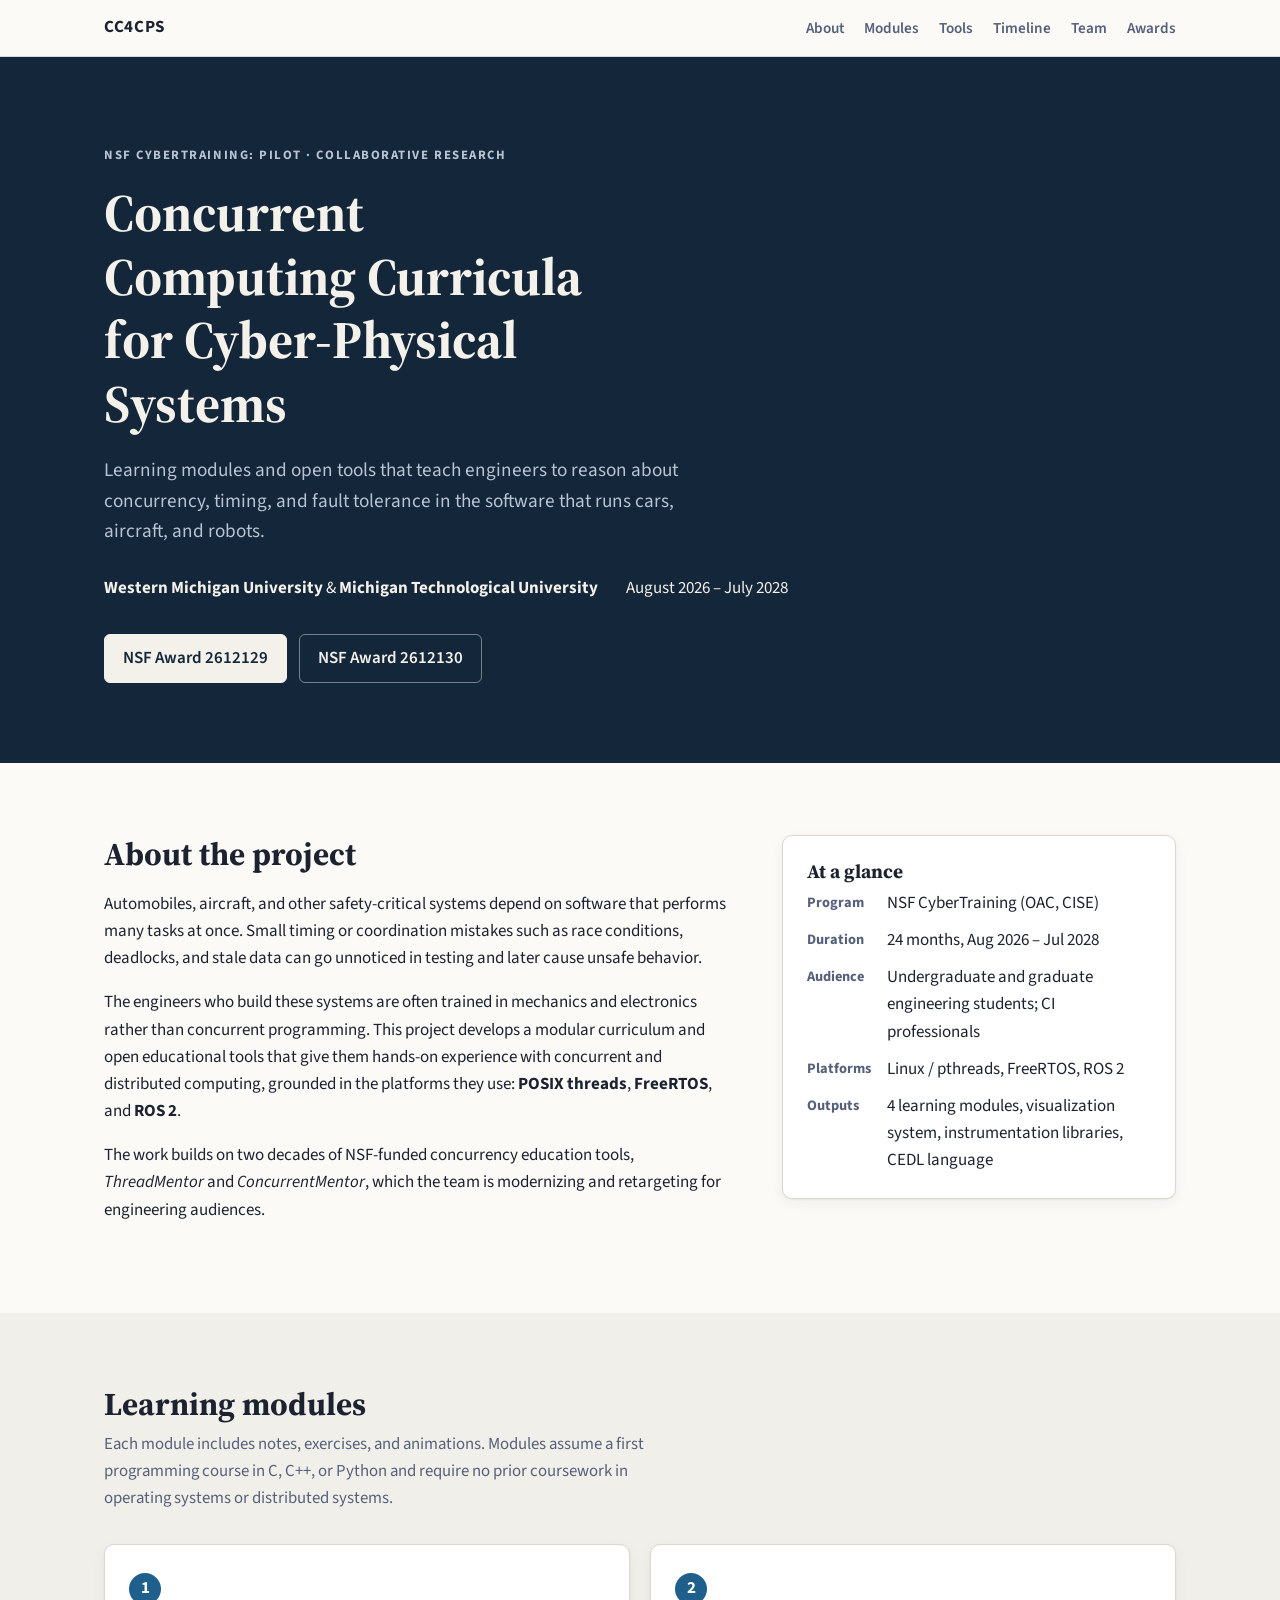
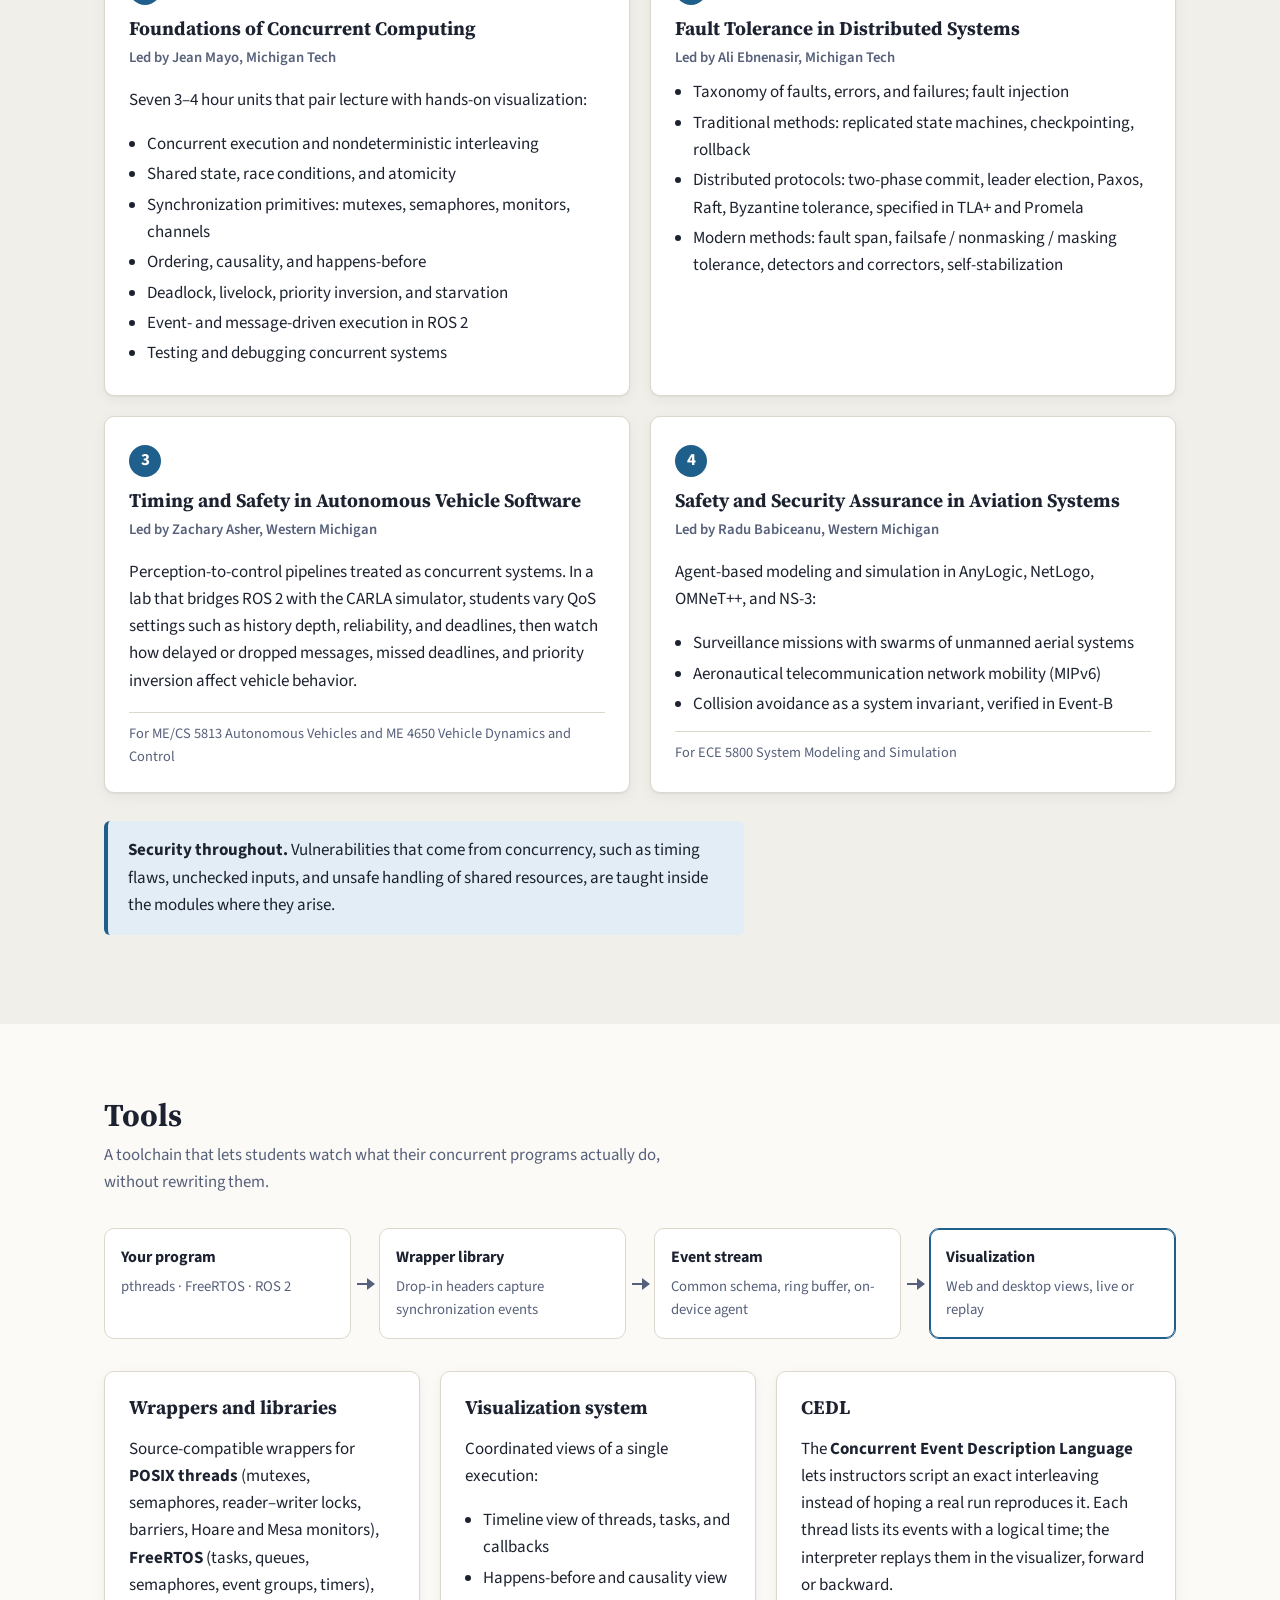
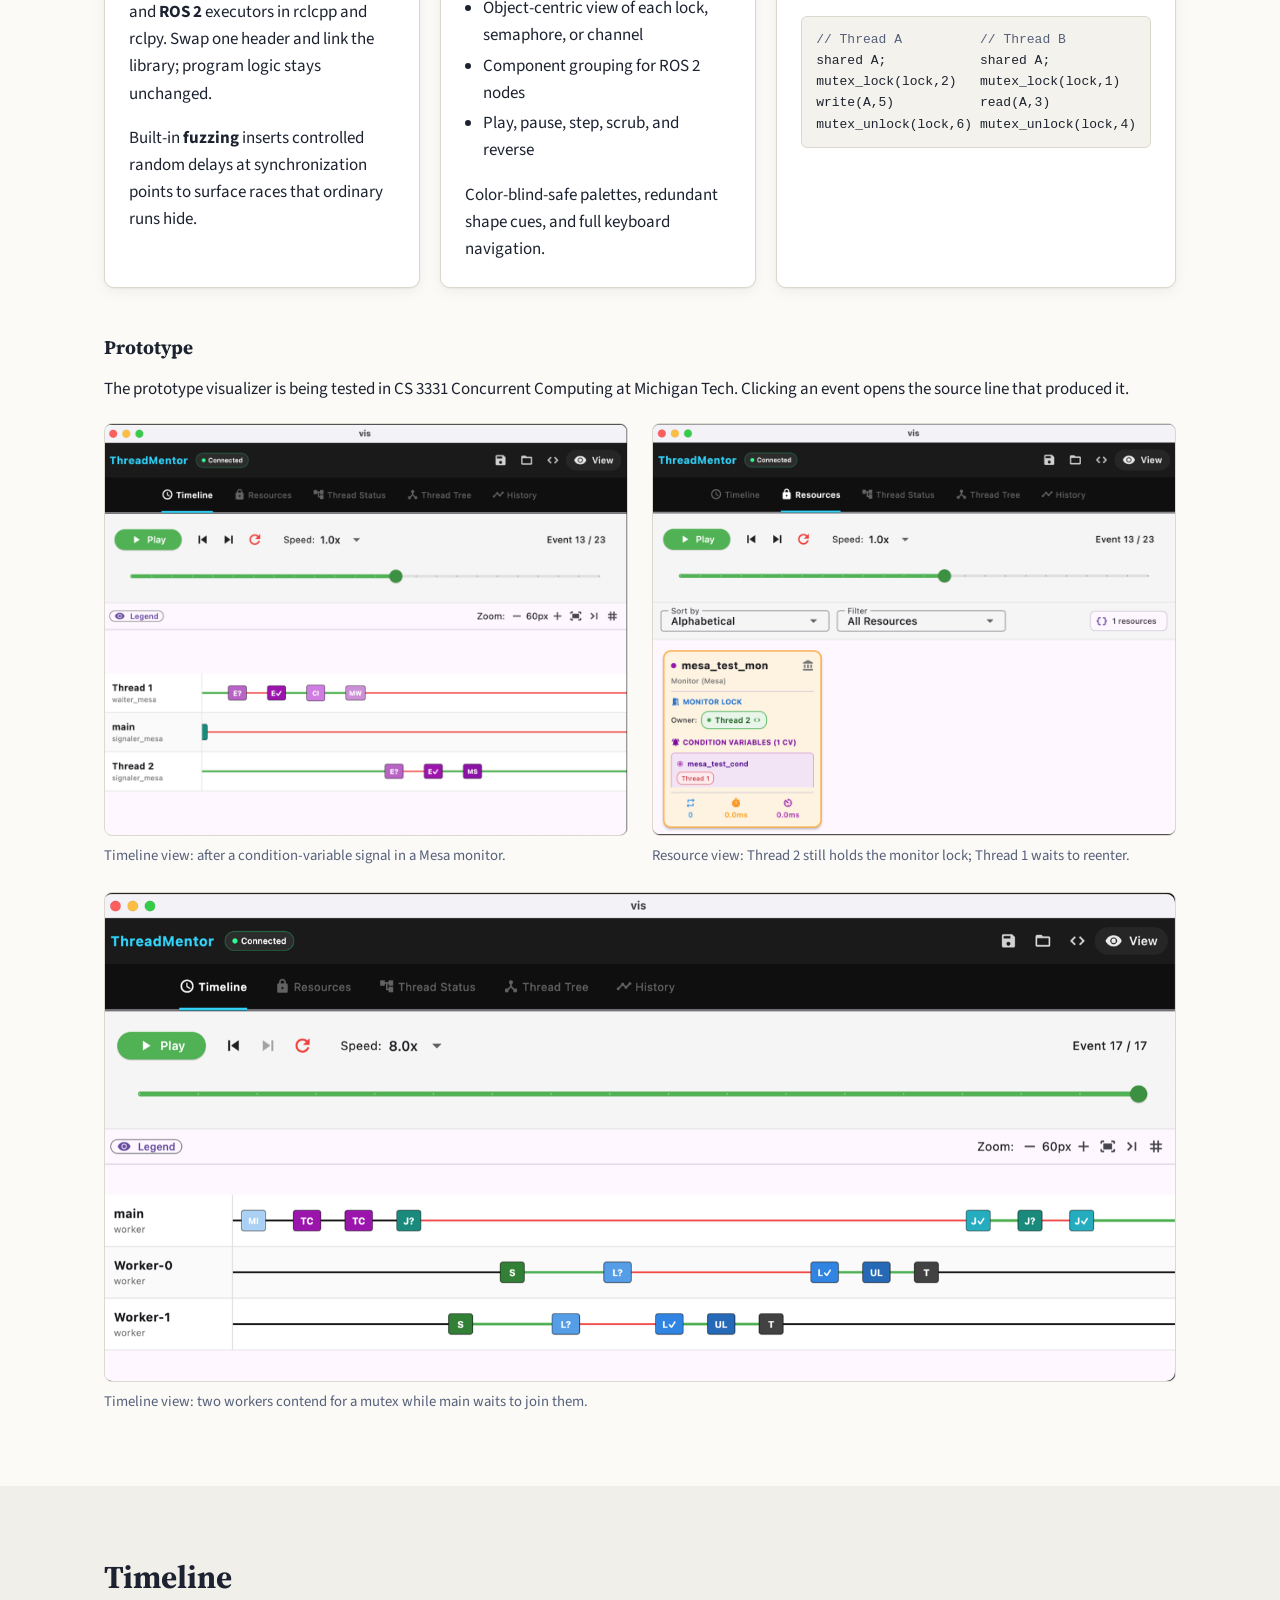
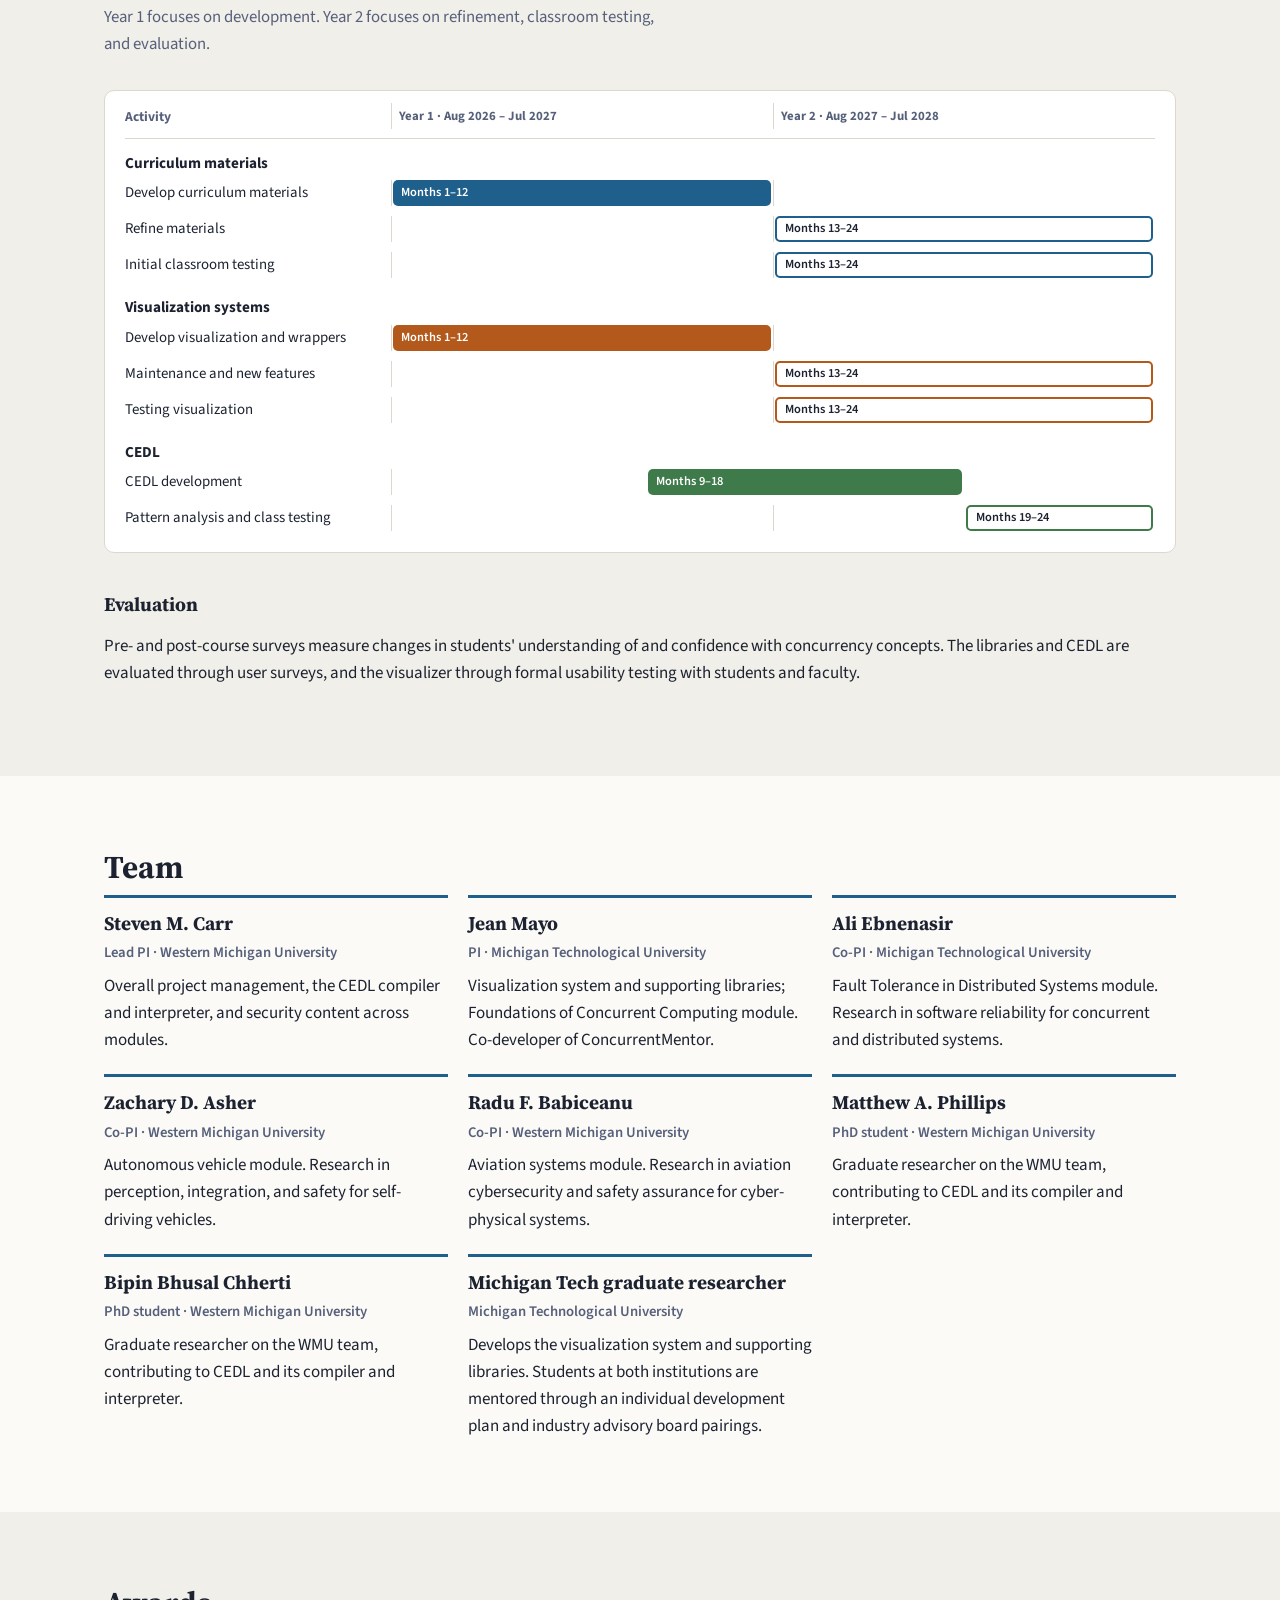
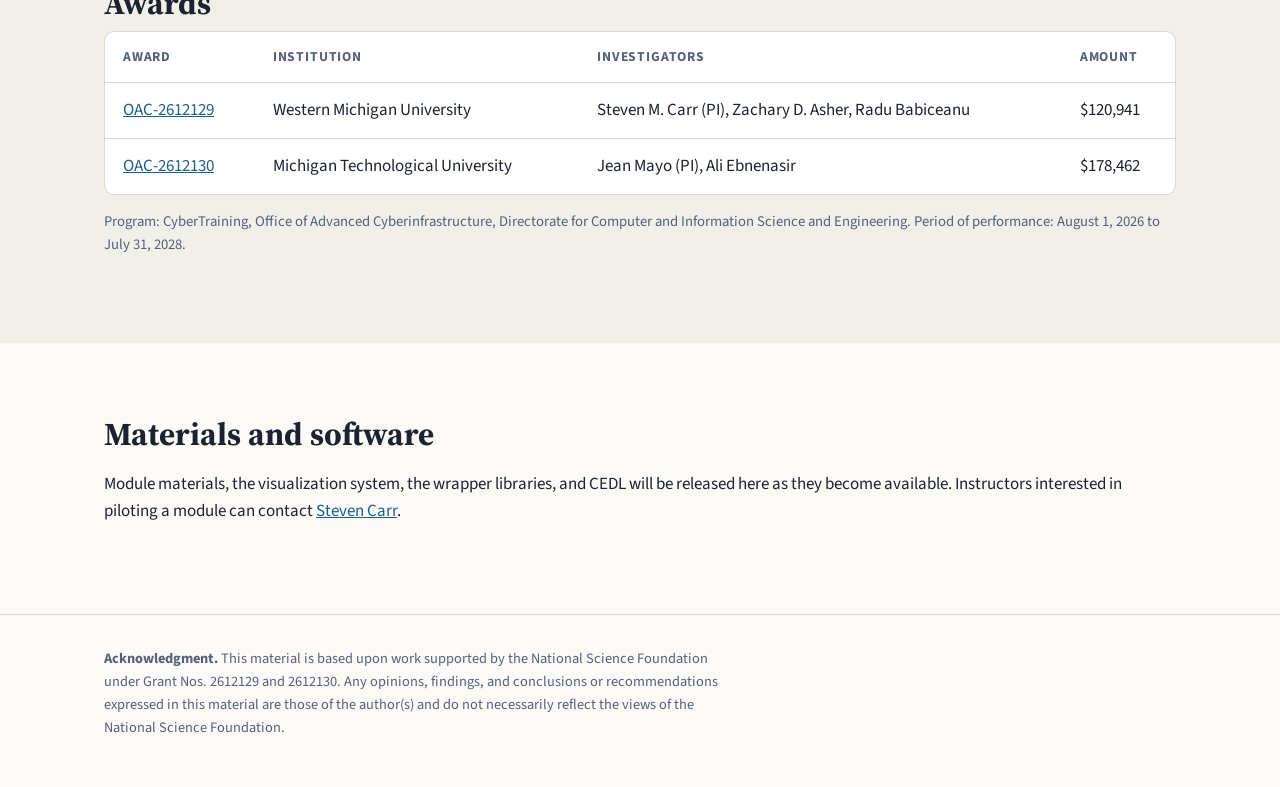
==== commit ec35a1be: "Revert to the single-page site Restores the one-page layout, keeping Matthew A. Phillips and Bipin B" ====
--- a/index.html
+++ b/index.html
@@ -16,23 +16,21 @@
 
 <header class="site-header">
   <div class="wrap nav">
-    <a class="brand" href="index.html">CC4CPS</a>
-    <nav aria-label="Main">
-      <a href="index.html" aria-current="page">Home</a>
-      <a href="about.html">About</a>
-      <a href="modules.html">Modules</a>
-      <a href="tools.html">Tools</a>
-      <a href="timeline.html">Timeline</a>
-      <a href="team.html">Team</a>
-      <a href="awards.html">Awards</a>
-      <a href="materials.html">Materials</a>
+    <a class="brand" href="#top">CC4CPS</a>
+    <nav aria-label="Sections">
+      <a href="#about">About</a>
+      <a href="#modules">Modules</a>
+      <a href="#tools">Tools</a>
+      <a href="#timeline">Timeline</a>
+      <a href="#team">Team</a>
+      <a href="#awards">Awards</a>
     </nav>
   </div>
 </header>
 
 <main id="main">
 
-<section class="hero">
+<section class="hero" id="top">
   <div class="wrap">
     <p class="eyebrow">NSF CyberTraining: Pilot &middot; Collaborative Research</p>
     <h1>Concurrent Computing Curricula for Cyber-Physical Systems</h1>
@@ -42,19 +40,19 @@
       <span>August 2026 &ndash; July 2028</span>
     </div>
     <div class="hero-links">
-      <a class="btn" href="about.html">About the project</a>
-      <a class="btn btn-ghost" href="modules.html">Learning modules</a>
-    </div>
-  </div>
-</section>
-
-<section>
+      <a class="btn" href="https://www.nsf.gov/awardsearch/show-award/?AWD_ID=2612129">NSF Award 2612129</a>
+      <a class="btn btn-ghost" href="https://www.nsf.gov/awardsearch/show-award/?AWD_ID=2612130">NSF Award 2612130</a>
+    </div>
+  </div>
+</section>
+
+<section id="about">
   <div class="wrap two-col">
     <div>
-      <h2>Why this project</h2>
+      <h2>About the project</h2>
       <p>Automobiles, aircraft, and other safety-critical systems depend on software that performs many tasks at once. Small timing or coordination mistakes such as race conditions, deadlocks, and stale data can go unnoticed in testing and later cause unsafe behavior.</p>
       <p>The engineers who build these systems are often trained in mechanics and electronics rather than concurrent programming. This project develops a modular curriculum and open educational tools that give them hands-on experience with concurrent and distributed computing, grounded in the platforms they use: <strong>POSIX threads</strong>, <strong>FreeRTOS</strong>, and <strong>ROS&nbsp;2</strong>.</p>
-      <p><a href="about.html">Read more about the project &rarr;</a></p>
+      <p>The work builds on two decades of NSF-funded concurrency education tools, <em>ThreadMentor</em> and <em>ConcurrentMentor</em>, which the team is modernizing and retargeting for engineering audiences.</p>
     </div>
     <aside class="card facts" aria-label="Project at a glance">
       <h3>At a glance</h3>
@@ -69,39 +67,255 @@
   </div>
 </section>
 
-<section class="alt">
-  <div class="wrap">
-    <h2>Explore</h2>
-    <div class="grid cardlinks">
-      <a class="card link-card" href="about.html">
-        <h3>About</h3>
-        <p>The problem, the approach, and how the two institutions collaborate.</p>
-      </a>
-      <a class="card link-card" href="modules.html">
-        <h3>Modules</h3>
-        <p>Four learning modules: foundations, fault tolerance, autonomous vehicles, aviation.</p>
-      </a>
-      <a class="card link-card" href="tools.html">
-        <h3>Tools</h3>
-        <p>Instrumentation wrappers, the visualization system, and the CEDL language.</p>
-      </a>
-      <a class="card link-card" href="timeline.html">
-        <h3>Timeline</h3>
-        <p>The 24-month schedule and the evaluation plan.</p>
-      </a>
-      <a class="card link-card" href="team.html">
-        <h3>Team</h3>
-        <p>Investigators at WMU and Michigan Tech, and the students they mentor.</p>
-      </a>
-      <a class="card link-card" href="awards.html">
-        <h3>Awards</h3>
-        <p>NSF awards 2612129 and 2612130, with amounts and program details.</p>
-      </a>
-      <a class="card link-card" href="materials.html">
-        <h3>Materials</h3>
-        <p>Modules and software as they are released, and how to pilot them.</p>
-      </a>
-    </div>
+<section id="modules" class="alt">
+  <div class="wrap">
+    <h2>Learning modules</h2>
+    <p class="section-intro">Each module includes notes, exercises, and animations. Modules assume a first programming course in C, C++, or Python and require no prior coursework in operating systems or distributed systems.</p>
+
+    <div class="grid modules">
+      <article class="card module">
+        <span class="num">1</span>
+        <h3>Foundations of Concurrent Computing</h3>
+        <p class="lead-by">Led by Jean Mayo, Michigan Tech</p>
+        <p>Seven 3&ndash;4 hour units that pair lecture with hands-on visualization:</p>
+        <ul>
+          <li>Concurrent execution and nondeterministic interleaving</li>
+          <li>Shared state, race conditions, and atomicity</li>
+          <li>Synchronization primitives: mutexes, semaphores, monitors, channels</li>
+          <li>Ordering, causality, and happens-before</li>
+          <li>Deadlock, livelock, priority inversion, and starvation</li>
+          <li>Event- and message-driven execution in ROS&nbsp;2</li>
+          <li>Testing and debugging concurrent systems</li>
+        </ul>
+      </article>
+
+      <article class="card module">
+        <span class="num">2</span>
+        <h3>Fault Tolerance in Distributed Systems</h3>
+        <p class="lead-by">Led by Ali Ebnenasir, Michigan Tech</p>
+        <ul>
+          <li>Taxonomy of faults, errors, and failures; fault injection</li>
+          <li>Traditional methods: replicated state machines, checkpointing, rollback</li>
+          <li>Distributed protocols: two-phase commit, leader election, Paxos, Raft, Byzantine tolerance, specified in TLA+ and Promela</li>
+          <li>Modern methods: fault span, failsafe / nonmasking / masking tolerance, detectors and correctors, self-stabilization</li>
+        </ul>
+      </article>
+
+      <article class="card module">
+        <span class="num">3</span>
+        <h3>Timing and Safety in Autonomous Vehicle Software</h3>
+        <p class="lead-by">Led by Zachary Asher, Western Michigan</p>
+        <p>Perception-to-control pipelines treated as concurrent systems. In a lab that bridges ROS&nbsp;2 with the CARLA simulator, students vary QoS settings such as history depth, reliability, and deadlines, then watch how delayed or dropped messages, missed deadlines, and priority inversion affect vehicle behavior.</p>
+        <p class="courses">For ME/CS 5813 Autonomous Vehicles and ME 4650 Vehicle Dynamics and Control</p>
+      </article>
+
+      <article class="card module">
+        <span class="num">4</span>
+        <h3>Safety and Security Assurance in Aviation Systems</h3>
+        <p class="lead-by">Led by Radu Babiceanu, Western Michigan</p>
+        <p>Agent-based modeling and simulation in AnyLogic, NetLogo, OMNeT++, and NS-3:</p>
+        <ul>
+          <li>Surveillance missions with swarms of unmanned aerial systems</li>
+          <li>Aeronautical telecommunication network mobility (MIPv6)</li>
+          <li>Collision avoidance as a system invariant, verified in Event-B</li>
+        </ul>
+        <p class="courses">For ECE 5800 System Modeling and Simulation</p>
+      </article>
+    </div>
+
+    <p class="note"><strong>Security throughout.</strong> Vulnerabilities that come from concurrency, such as timing flaws, unchecked inputs, and unsafe handling of shared resources, are taught inside the modules where they arise.</p>
+  </div>
+</section>
+
+<section id="tools">
+  <div class="wrap">
+    <h2>Tools</h2>
+    <p class="section-intro">A toolchain that lets students watch what their concurrent programs actually do, without rewriting them.</p>
+
+    <div class="pipeline" role="img" aria-label="Toolchain: instrumented programs on pthreads, FreeRTOS, or ROS 2 emit a unified event stream through an on-device agent to the visualization system; CEDL programs feed the same visualization.">
+      <div class="stage">
+        <h4>Your program</h4>
+        <p>pthreads &middot; FreeRTOS &middot; ROS&nbsp;2</p>
+      </div>
+      <div class="arrow" aria-hidden="true"></div>
+      <div class="stage">
+        <h4>Wrapper library</h4>
+        <p>Drop-in headers capture synchronization events</p>
+      </div>
+      <div class="arrow" aria-hidden="true"></div>
+      <div class="stage">
+        <h4>Event stream</h4>
+        <p>Common schema, ring buffer, on-device agent</p>
+      </div>
+      <div class="arrow" aria-hidden="true"></div>
+      <div class="stage stage-accent">
+        <h4>Visualization</h4>
+        <p>Web and desktop views, live or replay</p>
+      </div>
+    </div>
+
+    <div class="grid three">
+      <div class="card">
+        <h3>Wrappers and libraries</h3>
+        <p>Source-compatible wrappers for <strong>POSIX threads</strong> (mutexes, semaphores, reader&ndash;writer locks, barriers, Hoare and Mesa monitors), <strong>FreeRTOS</strong> (tasks, queues, semaphores, event groups, timers), and <strong>ROS&nbsp;2</strong> executors in rclcpp and rclpy. Swap one header and link the library; program logic stays unchanged.</p>
+        <p>Built-in <strong>fuzzing</strong> inserts controlled random delays at synchronization points to surface races that ordinary runs hide.</p>
+      </div>
+      <div class="card">
+        <h3>Visualization system</h3>
+        <p>Coordinated views of a single execution:</p>
+        <ul>
+          <li>Timeline view of threads, tasks, and callbacks</li>
+          <li>Happens-before and causality view</li>
+          <li>Object-centric view of each lock, semaphore, or channel</li>
+          <li>Component grouping for ROS&nbsp;2 nodes</li>
+          <li>Play, pause, step, scrub, and reverse</li>
+        </ul>
+        <p>Color-blind-safe palettes, redundant shape cues, and full keyboard navigation.</p>
+      </div>
+      <div class="card">
+        <h3>CEDL</h3>
+        <p>The <strong>Concurrent Event Description Language</strong> lets instructors script an exact interleaving instead of hoping a real run reproduces it. Each thread lists its events with a logical time; the interpreter replays them in the visualizer, forward or backward.</p>
+<pre class="code" aria-label="CEDL example"><code><span class="c">// Thread A</span>          <span class="c">// Thread B</span>
+shared A;            shared A;
+mutex_lock(lock,2)   mutex_lock(lock,1)
+write(A,5)           read(A,3)
+mutex_unlock(lock,6) mutex_unlock(lock,4)</code></pre>
+      </div>
+    </div>
+
+    <h3 class="gallery-title">Prototype</h3>
+    <p>The prototype visualizer is being tested in CS 3331 Concurrent Computing at Michigan Tech. Clicking an event opens the source line that produced it.</p>
+    <div class="gallery">
+      <figure>
+        <img src="images/timeline-view.png" alt="ThreadMentor Timeline view showing three threads. Thread 1 enters a Mesa monitor and waits on a condition variable; Thread 2 enters and signals." loading="lazy" width="1200" height="945">
+        <figcaption>Timeline view: after a condition-variable signal in a Mesa monitor.</figcaption>
+      </figure>
+      <figure>
+        <img src="images/resource-view.png" alt="ThreadMentor Resources view showing a card for a Mesa monitor: Thread 2 owns the monitor lock and Thread 1 waits on the condition variable." loading="lazy" width="1200" height="946">
+        <figcaption>Resource view: Thread 2 still holds the monitor lock; Thread 1 waits to reenter.</figcaption>
+      </figure>
+      <figure class="wide">
+        <img src="images/worker-timeline.png" alt="ThreadMentor Timeline view of a main thread creating two workers that contend for a mutex, then joining them." loading="lazy" width="1600" height="730">
+        <figcaption>Timeline view: two workers contend for a mutex while main waits to join them.</figcaption>
+      </figure>
+    </div>
+  </div>
+</section>
+
+<section id="timeline" class="alt">
+  <div class="wrap">
+    <h2>Timeline</h2>
+    <p class="section-intro">Year 1 focuses on development. Year 2 focuses on refinement, classroom testing, and evaluation.</p>
+
+    <div class="gantt" role="table" aria-label="Project schedule by month">
+      <div class="g-row g-head" role="row">
+        <div class="g-label" role="columnheader">Activity</div>
+        <div class="g-track" role="columnheader">
+          <span class="yr" style="--s:1;--e:12">Year 1 &middot; Aug 2026 &ndash; Jul 2027</span>
+          <span class="yr" style="--s:13;--e:24">Year 2 &middot; Aug 2027 &ndash; Jul 2028</span>
+        </div>
+      </div>
+
+      <div class="g-group" role="row"><div role="cell">Curriculum materials</div></div>
+      <div class="g-row" role="row"><div class="g-label" role="cell">Develop curriculum materials</div><div class="g-track" role="cell"><span class="bar c1" style="--s:1;--e:12">Months 1&ndash;12</span></div></div>
+      <div class="g-row" role="row"><div class="g-label" role="cell">Refine materials</div><div class="g-track" role="cell"><span class="bar c1 soft" style="--s:13;--e:24">Months 13&ndash;24</span></div></div>
+      <div class="g-row" role="row"><div class="g-label" role="cell">Initial classroom testing</div><div class="g-track" role="cell"><span class="bar c1 soft" style="--s:13;--e:24">Months 13&ndash;24</span></div></div>
+
+      <div class="g-group" role="row"><div role="cell">Visualization systems</div></div>
+      <div class="g-row" role="row"><div class="g-label" role="cell">Develop visualization and wrappers</div><div class="g-track" role="cell"><span class="bar c2" style="--s:1;--e:12">Months 1&ndash;12</span></div></div>
+      <div class="g-row" role="row"><div class="g-label" role="cell">Maintenance and new features</div><div class="g-track" role="cell"><span class="bar c2 soft" style="--s:13;--e:24">Months 13&ndash;24</span></div></div>
+      <div class="g-row" role="row"><div class="g-label" role="cell">Testing visualization</div><div class="g-track" role="cell"><span class="bar c2 soft" style="--s:13;--e:24">Months 13&ndash;24</span></div></div>
+
+      <div class="g-group" role="row"><div role="cell">CEDL</div></div>
+      <div class="g-row" role="row"><div class="g-label" role="cell">CEDL development</div><div class="g-track" role="cell"><span class="bar c3" style="--s:9;--e:18">Months 9&ndash;18</span></div></div>
+      <div class="g-row" role="row"><div class="g-label" role="cell">Pattern analysis and class testing</div><div class="g-track" role="cell"><span class="bar c3 soft" style="--s:19;--e:24">Months 19&ndash;24</span></div></div>
+    </div>
+
+    <h3>Evaluation</h3>
+    <p>Pre- and post-course surveys measure changes in students' understanding of and confidence with concurrency concepts. The libraries and CEDL are evaluated through user surveys, and the visualizer through formal usability testing with students and faculty.</p>
+  </div>
+</section>
+
+<section id="team">
+  <div class="wrap">
+    <h2>Team</h2>
+    <div class="grid team">
+      <div class="person">
+        <h3>Steven M. Carr</h3>
+        <p class="role">Lead PI &middot; Western Michigan University</p>
+        <p>Overall project management, the CEDL compiler and interpreter, and security content across modules.</p>
+      </div>
+      <div class="person">
+        <h3>Jean Mayo</h3>
+        <p class="role">PI &middot; Michigan Technological University</p>
+        <p>Visualization system and supporting libraries; Foundations of Concurrent Computing module. Co-developer of ConcurrentMentor.</p>
+      </div>
+      <div class="person">
+        <h3>Ali Ebnenasir</h3>
+        <p class="role">Co-PI &middot; Michigan Technological University</p>
+        <p>Fault Tolerance in Distributed Systems module. Research in software reliability for concurrent and distributed systems.</p>
+      </div>
+      <div class="person">
+        <h3>Zachary D. Asher</h3>
+        <p class="role">Co-PI &middot; Western Michigan University</p>
+        <p>Autonomous vehicle module. Research in perception, integration, and safety for self-driving vehicles.</p>
+      </div>
+      <div class="person">
+        <h3>Radu F. Babiceanu</h3>
+        <p class="role">Co-PI &middot; Western Michigan University</p>
+        <p>Aviation systems module. Research in aviation cybersecurity and safety assurance for cyber-physical systems.</p>
+      </div>
+      <div class="person">
+        <h3>Matthew A. Phillips</h3>
+        <p class="role">PhD student &middot; Western Michigan University</p>
+        <p>Graduate researcher on the WMU team, contributing to CEDL and its compiler and interpreter.</p>
+      </div>
+      <div class="person">
+        <h3>Bipin Bhusal Chherti</h3>
+        <p class="role">PhD student &middot; Western Michigan University</p>
+        <p>Graduate researcher on the WMU team, contributing to CEDL and its compiler and interpreter.</p>
+      </div>
+      <div class="person">
+        <h3>Michigan Tech graduate researcher</h3>
+        <p class="role">Michigan Technological University</p>
+        <p>Develops the visualization system and supporting libraries. Students at both institutions are mentored through an individual development plan and industry advisory board pairings.</p>
+      </div>
+    </div>
+  </div>
+</section>
+
+<section id="awards" class="alt">
+  <div class="wrap">
+    <h2>Awards</h2>
+    <div class="table-wrap">
+      <table>
+        <thead>
+          <tr><th scope="col">Award</th><th scope="col">Institution</th><th scope="col">Investigators</th><th scope="col">Amount</th></tr>
+        </thead>
+        <tbody>
+          <tr>
+            <td><a href="https://www.nsf.gov/awardsearch/show-award/?AWD_ID=2612129">OAC-2612129</a></td>
+            <td>Western Michigan University</td>
+            <td>Steven M. Carr (PI), Zachary D. Asher, Radu Babiceanu</td>
+            <td class="num-cell">$120,941</td>
+          </tr>
+          <tr>
+            <td><a href="https://www.nsf.gov/awardsearch/show-award/?AWD_ID=2612130">OAC-2612130</a></td>
+            <td>Michigan Technological University</td>
+            <td>Jean Mayo (PI), Ali Ebnenasir</td>
+            <td class="num-cell">$178,462</td>
+          </tr>
+        </tbody>
+      </table>
+    </div>
+    <p class="small">Program: CyberTraining, Office of Advanced Cyberinfrastructure, Directorate for Computer and Information Science and Engineering. Period of performance: August 1, 2026 to July 31, 2028.</p>
+  </div>
+</section>
+
+<section id="resources">
+  <div class="wrap">
+    <h2>Materials and software</h2>
+    <p>Module materials, the visualization system, the wrapper libraries, and CEDL will be released here as they become available. Instructors interested in piloting a module can contact <a href="mailto:steve.carr@wmich.edu">Steven Carr</a>.</p>
   </div>
 </section>
 
--- a/style.css
+++ b/style.css
@@ -82,12 +82,8 @@
 .nav nav { display: flex; gap: 20px; overflow-x: auto; }
 .nav nav a { color: var(--muted); text-decoration: none; font-weight: 600; font-size: .95rem; white-space: nowrap; }
 .nav nav a:hover { color: var(--text); }
-.nav nav a[aria-current="page"] { color: var(--text); box-shadow: inset 0 -2px 0 var(--accent); }
-@media (max-width: 860px) { .nav nav { gap: 14px; } .nav nav a { font-size: .88rem; } }
-@media (max-width: 640px) {
-  .nav { height: auto; flex-direction: column; align-items: flex-start; gap: 2px; padding-top: 10px; padding-bottom: 8px; }
-  .nav nav { width: 100%; gap: 16px; padding-bottom: 6px; -webkit-overflow-scrolling: touch; }
-}
+@media (max-width: 720px) { .nav nav { gap: 14px; } .nav nav a { font-size: .88rem; } }
+@media (max-width: 520px) { .nav nav a:nth-child(n+4) { display: none; } }
 
 /* Hero */
 .hero { background: var(--hero-bg); color: var(--hero-text); padding: 88px 0 80px; }
@@ -104,17 +100,6 @@
 .btn-ghost { background: transparent; color: var(--hero-text); border-color: rgba(243, 241, 234, .45); }
 .btn-ghost:hover { background: rgba(243, 241, 234, .1); }
 
-/* Page header for interior pages */
-.page-hero {
-  background: var(--bg-alt);
-  border-bottom: 1px solid var(--line);
-  padding: 52px 0 44px;
-}
-.page-hero .eyebrow { color: var(--muted); margin-bottom: 10px; }
-.page-hero h1 { font-size: clamp(1.9rem, 4vw, 2.7rem); margin: 0 0 14px; max-width: 22ch; }
-.page-hero .lede { color: var(--muted); font-size: 1.12rem; max-width: 70ch; margin: 0; }
-.page-hero + section, .page-hero + section.alt { padding-top: 56px; }
-
 /* Sections */
 section { padding: 72px 0; }
 section.alt { background: var(--bg-alt); }
@@ -136,32 +121,13 @@
 .facts dt { font-weight: 700; color: var(--muted); font-size: .9rem; padding-top: 1px; }
 .facts dd { margin: 0; }
 
-.wrap.narrow { max-width: 780px; }
-.two-col > aside > .card + .card { margin-top: 20px; }
-.sidecard p:last-child { margin-bottom: 0; }
-
 .grid { display: grid; gap: 20px; }
 .modules { grid-template-columns: repeat(2, 1fr); }
 .three { grid-template-columns: repeat(3, 1fr); }
-.two-up { grid-template-columns: repeat(2, 1fr); margin-top: 20px; }
-.cardlinks { grid-template-columns: repeat(3, 1fr); }
-@media (max-width: 960px) { .three, .cardlinks { grid-template-columns: repeat(2, 1fr); } }
-@media (max-width: 760px) { .modules, .two-up, .three, .cardlinks { grid-template-columns: 1fr; } }
-
-.link-card { text-decoration: none; color: inherit; display: block; transition: border-color .15s ease, transform .15s ease; }
-.link-card h3 { color: var(--accent); }
-.link-card p { color: var(--muted); margin-bottom: 0; }
-.link-card:hover { border-color: var(--accent); transform: translateY(-2px); }
-@media (prefers-reduced-motion: reduce) { .link-card:hover { transform: none; } }
-
-.pagelink { margin-top: 32px; font-weight: 600; }
+@media (max-width: 960px) { .three { grid-template-columns: 1fr; } }
+@media (max-width: 760px) { .modules { grid-template-columns: 1fr; } }
 
 .module { position: relative; padding-top: 28px; }
-.module-full { margin-bottom: 24px; }
-.module-full h2 { font-size: 1.5rem; margin: 0 0 .3rem; }
-.module-full h3 { font-size: 1.05rem; margin-top: 1.2rem; }
-ol.units, .module-full ol, .module-full ul { padding-left: 1.3rem; }
-ol.units li, .module-full li { margin: .5rem 0; }
 .module .num {
   display: inline-flex; align-items: center; justify-content: center;
   width: 32px; height: 32px; border-radius: 50%;
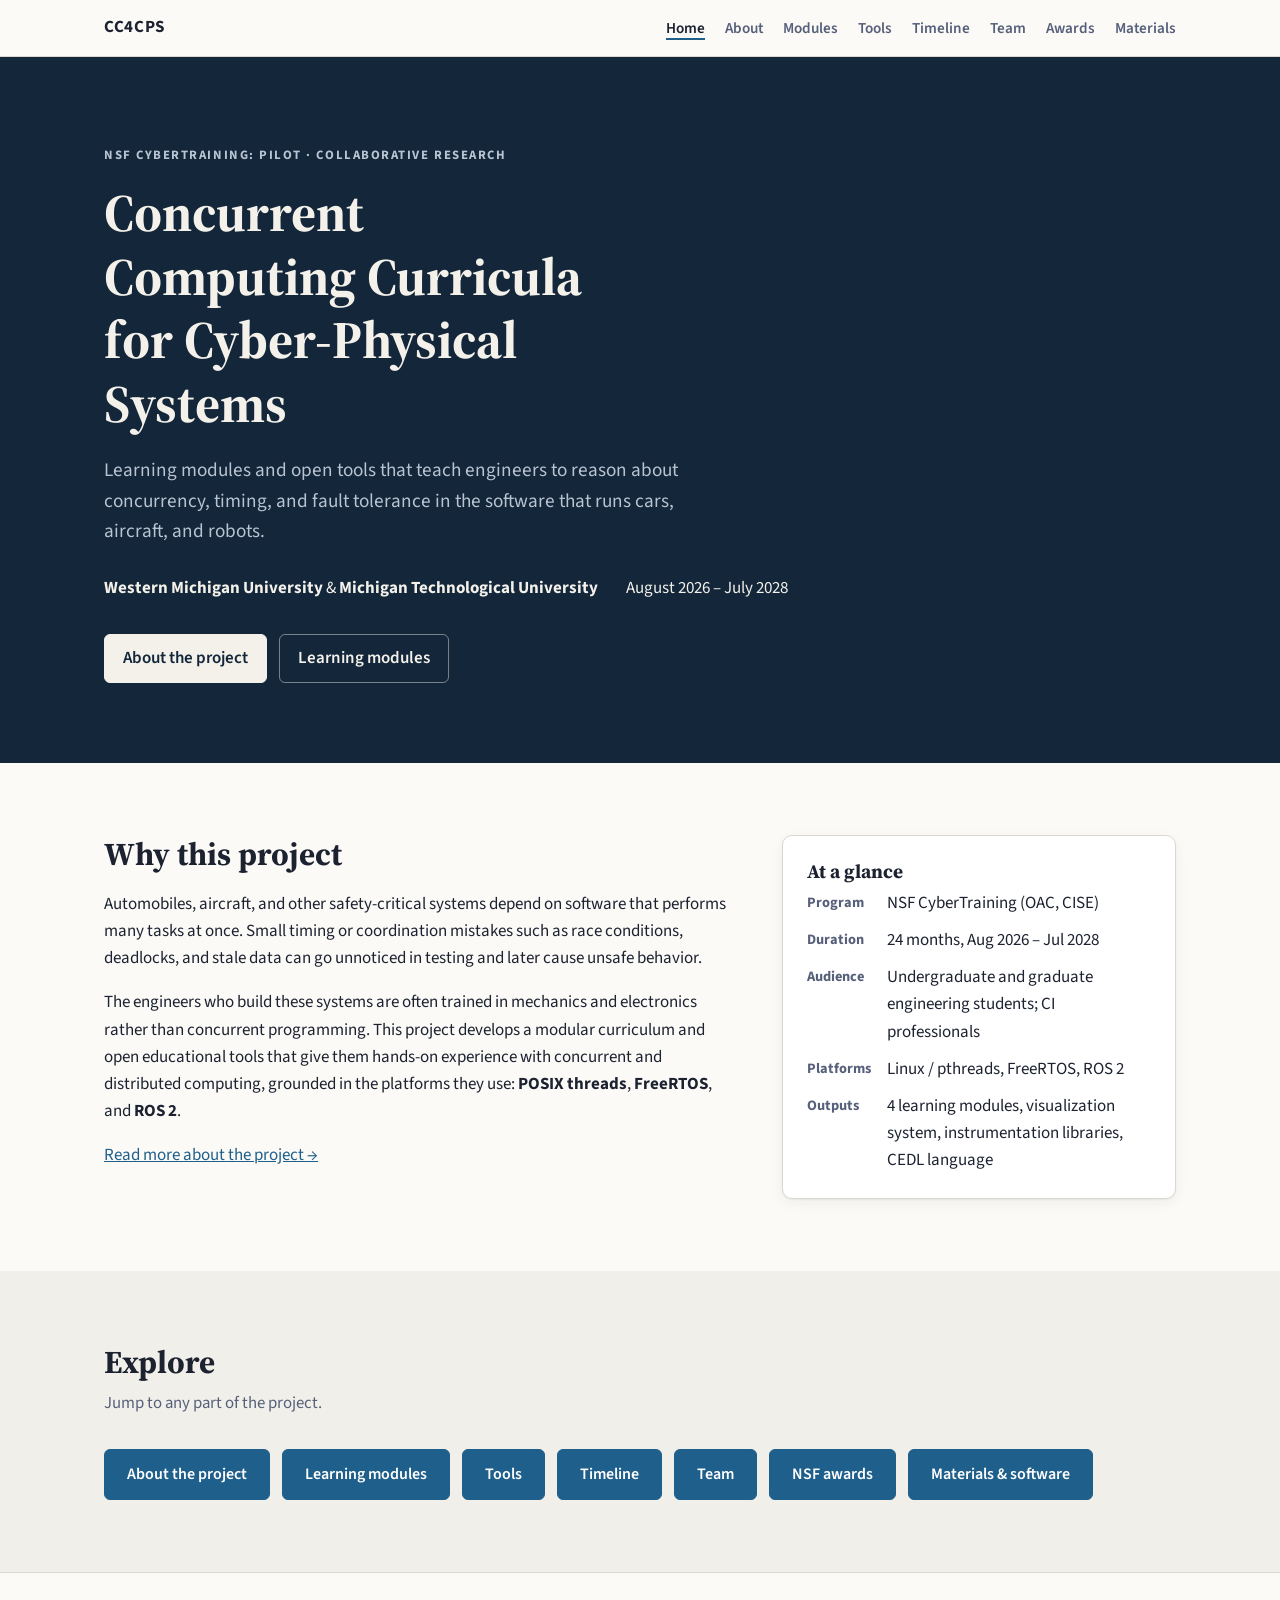
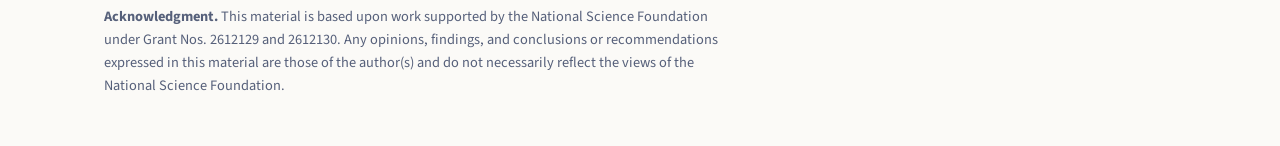
==== commit 4b7bbd55: "Restore the multi-page site with buttons in Explore Reinstates the per-section pages and replaces th" ====
--- a/index.html
+++ b/index.html
@@ -16,21 +16,23 @@
 
 <header class="site-header">
   <div class="wrap nav">
-    <a class="brand" href="#top">CC4CPS</a>
-    <nav aria-label="Sections">
-      <a href="#about">About</a>
-      <a href="#modules">Modules</a>
-      <a href="#tools">Tools</a>
-      <a href="#timeline">Timeline</a>
-      <a href="#team">Team</a>
-      <a href="#awards">Awards</a>
+    <a class="brand" href="index.html">CC4CPS</a>
+    <nav aria-label="Main">
+      <a href="index.html" aria-current="page">Home</a>
+      <a href="about.html">About</a>
+      <a href="modules.html">Modules</a>
+      <a href="tools.html">Tools</a>
+      <a href="timeline.html">Timeline</a>
+      <a href="team.html">Team</a>
+      <a href="awards.html">Awards</a>
+      <a href="materials.html">Materials</a>
     </nav>
   </div>
 </header>
 
 <main id="main">
 
-<section class="hero" id="top">
+<section class="hero">
   <div class="wrap">
     <p class="eyebrow">NSF CyberTraining: Pilot &middot; Collaborative Research</p>
     <h1>Concurrent Computing Curricula for Cyber-Physical Systems</h1>
@@ -40,19 +42,19 @@
       <span>August 2026 &ndash; July 2028</span>
     </div>
     <div class="hero-links">
-      <a class="btn" href="https://www.nsf.gov/awardsearch/show-award/?AWD_ID=2612129">NSF Award 2612129</a>
-      <a class="btn btn-ghost" href="https://www.nsf.gov/awardsearch/show-award/?AWD_ID=2612130">NSF Award 2612130</a>
+      <a class="btn" href="about.html">About the project</a>
+      <a class="btn btn-ghost" href="modules.html">Learning modules</a>
     </div>
   </div>
 </section>
 
-<section id="about">
+<section>
   <div class="wrap two-col">
     <div>
-      <h2>About the project</h2>
+      <h2>Why this project</h2>
       <p>Automobiles, aircraft, and other safety-critical systems depend on software that performs many tasks at once. Small timing or coordination mistakes such as race conditions, deadlocks, and stale data can go unnoticed in testing and later cause unsafe behavior.</p>
       <p>The engineers who build these systems are often trained in mechanics and electronics rather than concurrent programming. This project develops a modular curriculum and open educational tools that give them hands-on experience with concurrent and distributed computing, grounded in the platforms they use: <strong>POSIX threads</strong>, <strong>FreeRTOS</strong>, and <strong>ROS&nbsp;2</strong>.</p>
-      <p>The work builds on two decades of NSF-funded concurrency education tools, <em>ThreadMentor</em> and <em>ConcurrentMentor</em>, which the team is modernizing and retargeting for engineering audiences.</p>
+      <p><a href="about.html">Read more about the project &rarr;</a></p>
     </div>
     <aside class="card facts" aria-label="Project at a glance">
       <h3>At a glance</h3>
@@ -67,255 +69,19 @@
   </div>
 </section>
 
-<section id="modules" class="alt">
+<section class="alt">
   <div class="wrap">
-    <h2>Learning modules</h2>
-    <p class="section-intro">Each module includes notes, exercises, and animations. Modules assume a first programming course in C, C++, or Python and require no prior coursework in operating systems or distributed systems.</p>
-
-    <div class="grid modules">
-      <article class="card module">
-        <span class="num">1</span>
-        <h3>Foundations of Concurrent Computing</h3>
-        <p class="lead-by">Led by Jean Mayo, Michigan Tech</p>
-        <p>Seven 3&ndash;4 hour units that pair lecture with hands-on visualization:</p>
-        <ul>
-          <li>Concurrent execution and nondeterministic interleaving</li>
-          <li>Shared state, race conditions, and atomicity</li>
-          <li>Synchronization primitives: mutexes, semaphores, monitors, channels</li>
-          <li>Ordering, causality, and happens-before</li>
-          <li>Deadlock, livelock, priority inversion, and starvation</li>
-          <li>Event- and message-driven execution in ROS&nbsp;2</li>
-          <li>Testing and debugging concurrent systems</li>
-        </ul>
-      </article>
-
-      <article class="card module">
-        <span class="num">2</span>
-        <h3>Fault Tolerance in Distributed Systems</h3>
-        <p class="lead-by">Led by Ali Ebnenasir, Michigan Tech</p>
-        <ul>
-          <li>Taxonomy of faults, errors, and failures; fault injection</li>
-          <li>Traditional methods: replicated state machines, checkpointing, rollback</li>
-          <li>Distributed protocols: two-phase commit, leader election, Paxos, Raft, Byzantine tolerance, specified in TLA+ and Promela</li>
-          <li>Modern methods: fault span, failsafe / nonmasking / masking tolerance, detectors and correctors, self-stabilization</li>
-        </ul>
-      </article>
-
-      <article class="card module">
-        <span class="num">3</span>
-        <h3>Timing and Safety in Autonomous Vehicle Software</h3>
-        <p class="lead-by">Led by Zachary Asher, Western Michigan</p>
-        <p>Perception-to-control pipelines treated as concurrent systems. In a lab that bridges ROS&nbsp;2 with the CARLA simulator, students vary QoS settings such as history depth, reliability, and deadlines, then watch how delayed or dropped messages, missed deadlines, and priority inversion affect vehicle behavior.</p>
-        <p class="courses">For ME/CS 5813 Autonomous Vehicles and ME 4650 Vehicle Dynamics and Control</p>
-      </article>
-
-      <article class="card module">
-        <span class="num">4</span>
-        <h3>Safety and Security Assurance in Aviation Systems</h3>
-        <p class="lead-by">Led by Radu Babiceanu, Western Michigan</p>
-        <p>Agent-based modeling and simulation in AnyLogic, NetLogo, OMNeT++, and NS-3:</p>
-        <ul>
-          <li>Surveillance missions with swarms of unmanned aerial systems</li>
-          <li>Aeronautical telecommunication network mobility (MIPv6)</li>
-          <li>Collision avoidance as a system invariant, verified in Event-B</li>
-        </ul>
-        <p class="courses">For ECE 5800 System Modeling and Simulation</p>
-      </article>
+    <h2>Explore</h2>
+    <p class="section-intro">Jump to any part of the project.</p>
+    <div class="btn-row">
+      <a class="btn btn-section" href="about.html">About the project</a>
+      <a class="btn btn-section" href="modules.html">Learning modules</a>
+      <a class="btn btn-section" href="tools.html">Tools</a>
+      <a class="btn btn-section" href="timeline.html">Timeline</a>
+      <a class="btn btn-section" href="team.html">Team</a>
+      <a class="btn btn-section" href="awards.html">NSF awards</a>
+      <a class="btn btn-section" href="materials.html">Materials &amp; software</a>
     </div>
-
-    <p class="note"><strong>Security throughout.</strong> Vulnerabilities that come from concurrency, such as timing flaws, unchecked inputs, and unsafe handling of shared resources, are taught inside the modules where they arise.</p>
-  </div>
-</section>
-
-<section id="tools">
-  <div class="wrap">
-    <h2>Tools</h2>
-    <p class="section-intro">A toolchain that lets students watch what their concurrent programs actually do, without rewriting them.</p>
-
-    <div class="pipeline" role="img" aria-label="Toolchain: instrumented programs on pthreads, FreeRTOS, or ROS 2 emit a unified event stream through an on-device agent to the visualization system; CEDL programs feed the same visualization.">
-      <div class="stage">
-        <h4>Your program</h4>
-        <p>pthreads &middot; FreeRTOS &middot; ROS&nbsp;2</p>
-      </div>
-      <div class="arrow" aria-hidden="true"></div>
-      <div class="stage">
-        <h4>Wrapper library</h4>
-        <p>Drop-in headers capture synchronization events</p>
-      </div>
-      <div class="arrow" aria-hidden="true"></div>
-      <div class="stage">
-        <h4>Event stream</h4>
-        <p>Common schema, ring buffer, on-device agent</p>
-      </div>
-      <div class="arrow" aria-hidden="true"></div>
-      <div class="stage stage-accent">
-        <h4>Visualization</h4>
-        <p>Web and desktop views, live or replay</p>
-      </div>
-    </div>
-
-    <div class="grid three">
-      <div class="card">
-        <h3>Wrappers and libraries</h3>
-        <p>Source-compatible wrappers for <strong>POSIX threads</strong> (mutexes, semaphores, reader&ndash;writer locks, barriers, Hoare and Mesa monitors), <strong>FreeRTOS</strong> (tasks, queues, semaphores, event groups, timers), and <strong>ROS&nbsp;2</strong> executors in rclcpp and rclpy. Swap one header and link the library; program logic stays unchanged.</p>
-        <p>Built-in <strong>fuzzing</strong> inserts controlled random delays at synchronization points to surface races that ordinary runs hide.</p>
-      </div>
-      <div class="card">
-        <h3>Visualization system</h3>
-        <p>Coordinated views of a single execution:</p>
-        <ul>
-          <li>Timeline view of threads, tasks, and callbacks</li>
-          <li>Happens-before and causality view</li>
-          <li>Object-centric view of each lock, semaphore, or channel</li>
-          <li>Component grouping for ROS&nbsp;2 nodes</li>
-          <li>Play, pause, step, scrub, and reverse</li>
-        </ul>
-        <p>Color-blind-safe palettes, redundant shape cues, and full keyboard navigation.</p>
-      </div>
-      <div class="card">
-        <h3>CEDL</h3>
-        <p>The <strong>Concurrent Event Description Language</strong> lets instructors script an exact interleaving instead of hoping a real run reproduces it. Each thread lists its events with a logical time; the interpreter replays them in the visualizer, forward or backward.</p>
-<pre class="code" aria-label="CEDL example"><code><span class="c">// Thread A</span>          <span class="c">// Thread B</span>
-shared A;            shared A;
-mutex_lock(lock,2)   mutex_lock(lock,1)
-write(A,5)           read(A,3)
-mutex_unlock(lock,6) mutex_unlock(lock,4)</code></pre>
-      </div>
-    </div>
-
-    <h3 class="gallery-title">Prototype</h3>
-    <p>The prototype visualizer is being tested in CS 3331 Concurrent Computing at Michigan Tech. Clicking an event opens the source line that produced it.</p>
-    <div class="gallery">
-      <figure>
-        <img src="images/timeline-view.png" alt="ThreadMentor Timeline view showing three threads. Thread 1 enters a Mesa monitor and waits on a condition variable; Thread 2 enters and signals." loading="lazy" width="1200" height="945">
-        <figcaption>Timeline view: after a condition-variable signal in a Mesa monitor.</figcaption>
-      </figure>
-      <figure>
-        <img src="images/resource-view.png" alt="ThreadMentor Resources view showing a card for a Mesa monitor: Thread 2 owns the monitor lock and Thread 1 waits on the condition variable." loading="lazy" width="1200" height="946">
-        <figcaption>Resource view: Thread 2 still holds the monitor lock; Thread 1 waits to reenter.</figcaption>
-      </figure>
-      <figure class="wide">
-        <img src="images/worker-timeline.png" alt="ThreadMentor Timeline view of a main thread creating two workers that contend for a mutex, then joining them." loading="lazy" width="1600" height="730">
-        <figcaption>Timeline view: two workers contend for a mutex while main waits to join them.</figcaption>
-      </figure>
-    </div>
-  </div>
-</section>
-
-<section id="timeline" class="alt">
-  <div class="wrap">
-    <h2>Timeline</h2>
-    <p class="section-intro">Year 1 focuses on development. Year 2 focuses on refinement, classroom testing, and evaluation.</p>
-
-    <div class="gantt" role="table" aria-label="Project schedule by month">
-      <div class="g-row g-head" role="row">
-        <div class="g-label" role="columnheader">Activity</div>
-        <div class="g-track" role="columnheader">
-          <span class="yr" style="--s:1;--e:12">Year 1 &middot; Aug 2026 &ndash; Jul 2027</span>
-          <span class="yr" style="--s:13;--e:24">Year 2 &middot; Aug 2027 &ndash; Jul 2028</span>
-        </div>
-      </div>
-
-      <div class="g-group" role="row"><div role="cell">Curriculum materials</div></div>
-      <div class="g-row" role="row"><div class="g-label" role="cell">Develop curriculum materials</div><div class="g-track" role="cell"><span class="bar c1" style="--s:1;--e:12">Months 1&ndash;12</span></div></div>
-      <div class="g-row" role="row"><div class="g-label" role="cell">Refine materials</div><div class="g-track" role="cell"><span class="bar c1 soft" style="--s:13;--e:24">Months 13&ndash;24</span></div></div>
-      <div class="g-row" role="row"><div class="g-label" role="cell">Initial classroom testing</div><div class="g-track" role="cell"><span class="bar c1 soft" style="--s:13;--e:24">Months 13&ndash;24</span></div></div>
-
-      <div class="g-group" role="row"><div role="cell">Visualization systems</div></div>
-      <div class="g-row" role="row"><div class="g-label" role="cell">Develop visualization and wrappers</div><div class="g-track" role="cell"><span class="bar c2" style="--s:1;--e:12">Months 1&ndash;12</span></div></div>
-      <div class="g-row" role="row"><div class="g-label" role="cell">Maintenance and new features</div><div class="g-track" role="cell"><span class="bar c2 soft" style="--s:13;--e:24">Months 13&ndash;24</span></div></div>
-      <div class="g-row" role="row"><div class="g-label" role="cell">Testing visualization</div><div class="g-track" role="cell"><span class="bar c2 soft" style="--s:13;--e:24">Months 13&ndash;24</span></div></div>
-
-      <div class="g-group" role="row"><div role="cell">CEDL</div></div>
-      <div class="g-row" role="row"><div class="g-label" role="cell">CEDL development</div><div class="g-track" role="cell"><span class="bar c3" style="--s:9;--e:18">Months 9&ndash;18</span></div></div>
-      <div class="g-row" role="row"><div class="g-label" role="cell">Pattern analysis and class testing</div><div class="g-track" role="cell"><span class="bar c3 soft" style="--s:19;--e:24">Months 19&ndash;24</span></div></div>
-    </div>
-
-    <h3>Evaluation</h3>
-    <p>Pre- and post-course surveys measure changes in students' understanding of and confidence with concurrency concepts. The libraries and CEDL are evaluated through user surveys, and the visualizer through formal usability testing with students and faculty.</p>
-  </div>
-</section>
-
-<section id="team">
-  <div class="wrap">
-    <h2>Team</h2>
-    <div class="grid team">
-      <div class="person">
-        <h3>Steven M. Carr</h3>
-        <p class="role">Lead PI &middot; Western Michigan University</p>
-        <p>Overall project management, the CEDL compiler and interpreter, and security content across modules.</p>
-      </div>
-      <div class="person">
-        <h3>Jean Mayo</h3>
-        <p class="role">PI &middot; Michigan Technological University</p>
-        <p>Visualization system and supporting libraries; Foundations of Concurrent Computing module. Co-developer of ConcurrentMentor.</p>
-      </div>
-      <div class="person">
-        <h3>Ali Ebnenasir</h3>
-        <p class="role">Co-PI &middot; Michigan Technological University</p>
-        <p>Fault Tolerance in Distributed Systems module. Research in software reliability for concurrent and distributed systems.</p>
-      </div>
-      <div class="person">
-        <h3>Zachary D. Asher</h3>
-        <p class="role">Co-PI &middot; Western Michigan University</p>
-        <p>Autonomous vehicle module. Research in perception, integration, and safety for self-driving vehicles.</p>
-      </div>
-      <div class="person">
-        <h3>Radu F. Babiceanu</h3>
-        <p class="role">Co-PI &middot; Western Michigan University</p>
-        <p>Aviation systems module. Research in aviation cybersecurity and safety assurance for cyber-physical systems.</p>
-      </div>
-      <div class="person">
-        <h3>Matthew A. Phillips</h3>
-        <p class="role">PhD student &middot; Western Michigan University</p>
-        <p>Graduate researcher on the WMU team, contributing to CEDL and its compiler and interpreter.</p>
-      </div>
-      <div class="person">
-        <h3>Bipin Bhusal Chherti</h3>
-        <p class="role">PhD student &middot; Western Michigan University</p>
-        <p>Graduate researcher on the WMU team, contributing to CEDL and its compiler and interpreter.</p>
-      </div>
-      <div class="person">
-        <h3>Michigan Tech graduate researcher</h3>
-        <p class="role">Michigan Technological University</p>
-        <p>Develops the visualization system and supporting libraries. Students at both institutions are mentored through an individual development plan and industry advisory board pairings.</p>
-      </div>
-    </div>
-  </div>
-</section>
-
-<section id="awards" class="alt">
-  <div class="wrap">
-    <h2>Awards</h2>
-    <div class="table-wrap">
-      <table>
-        <thead>
-          <tr><th scope="col">Award</th><th scope="col">Institution</th><th scope="col">Investigators</th><th scope="col">Amount</th></tr>
-        </thead>
-        <tbody>
-          <tr>
-            <td><a href="https://www.nsf.gov/awardsearch/show-award/?AWD_ID=2612129">OAC-2612129</a></td>
-            <td>Western Michigan University</td>
-            <td>Steven M. Carr (PI), Zachary D. Asher, Radu Babiceanu</td>
-            <td class="num-cell">$120,941</td>
-          </tr>
-          <tr>
-            <td><a href="https://www.nsf.gov/awardsearch/show-award/?AWD_ID=2612130">OAC-2612130</a></td>
-            <td>Michigan Technological University</td>
-            <td>Jean Mayo (PI), Ali Ebnenasir</td>
-            <td class="num-cell">$178,462</td>
-          </tr>
-        </tbody>
-      </table>
-    </div>
-    <p class="small">Program: CyberTraining, Office of Advanced Cyberinfrastructure, Directorate for Computer and Information Science and Engineering. Period of performance: August 1, 2026 to July 31, 2028.</p>
-  </div>
-</section>
-
-<section id="resources">
-  <div class="wrap">
-    <h2>Materials and software</h2>
-    <p>Module materials, the visualization system, the wrapper libraries, and CEDL will be released here as they become available. Instructors interested in piloting a module can contact <a href="mailto:steve.carr@wmich.edu">Steven Carr</a>.</p>
   </div>
 </section>
 
--- a/style.css
+++ b/style.css
@@ -82,8 +82,12 @@
 .nav nav { display: flex; gap: 20px; overflow-x: auto; }
 .nav nav a { color: var(--muted); text-decoration: none; font-weight: 600; font-size: .95rem; white-space: nowrap; }
 .nav nav a:hover { color: var(--text); }
-@media (max-width: 720px) { .nav nav { gap: 14px; } .nav nav a { font-size: .88rem; } }
-@media (max-width: 520px) { .nav nav a:nth-child(n+4) { display: none; } }
+.nav nav a[aria-current="page"] { color: var(--text); box-shadow: inset 0 -2px 0 var(--accent); }
+@media (max-width: 860px) { .nav nav { gap: 14px; } .nav nav a { font-size: .88rem; } }
+@media (max-width: 640px) {
+  .nav { height: auto; flex-direction: column; align-items: flex-start; gap: 2px; padding-top: 10px; padding-bottom: 8px; }
+  .nav nav { width: 100%; gap: 16px; padding-bottom: 6px; -webkit-overflow-scrolling: touch; }
+}
 
 /* Hero */
 .hero { background: var(--hero-bg); color: var(--hero-text); padding: 88px 0 80px; }
@@ -100,6 +104,31 @@
 .btn-ghost { background: transparent; color: var(--hero-text); border-color: rgba(243, 241, 234, .45); }
 .btn-ghost:hover { background: rgba(243, 241, 234, .1); }
 
+/* Section buttons */
+.btn-row { display: flex; flex-wrap: wrap; gap: 12px; }
+.btn-section {
+  background: var(--accent); color: var(--accent-ink); border-color: var(--accent);
+  padding: 12px 22px; font-size: 1rem;
+  transition: background-color .15s ease, border-color .15s ease;
+}
+.btn-section:hover { background: color-mix(in srgb, var(--accent) 82%, #000); border-color: color-mix(in srgb, var(--accent) 82%, #000); }
+@media (prefers-color-scheme: dark) {
+  :root:not([data-theme="light"]) .btn-section:hover { background: color-mix(in srgb, var(--accent) 82%, #fff); border-color: color-mix(in srgb, var(--accent) 82%, #fff); }
+}
+:root[data-theme="dark"] .btn-section:hover { background: color-mix(in srgb, var(--accent) 82%, #fff); border-color: color-mix(in srgb, var(--accent) 82%, #fff); }
+@media (max-width: 520px) { .btn-row { flex-direction: column; } .btn-section { text-align: center; } }
+
+/* Page header for interior pages */
+.page-hero {
+  background: var(--bg-alt);
+  border-bottom: 1px solid var(--line);
+  padding: 52px 0 44px;
+}
+.page-hero .eyebrow { color: var(--muted); margin-bottom: 10px; }
+.page-hero h1 { font-size: clamp(1.9rem, 4vw, 2.7rem); margin: 0 0 14px; max-width: 22ch; }
+.page-hero .lede { color: var(--muted); font-size: 1.12rem; max-width: 70ch; margin: 0; }
+.page-hero + section, .page-hero + section.alt { padding-top: 56px; }
+
 /* Sections */
 section { padding: 72px 0; }
 section.alt { background: var(--bg-alt); }
@@ -121,13 +150,32 @@
 .facts dt { font-weight: 700; color: var(--muted); font-size: .9rem; padding-top: 1px; }
 .facts dd { margin: 0; }
 
+.wrap.narrow { max-width: 780px; }
+.two-col > aside > .card + .card { margin-top: 20px; }
+.sidecard p:last-child { margin-bottom: 0; }
+
 .grid { display: grid; gap: 20px; }
 .modules { grid-template-columns: repeat(2, 1fr); }
 .three { grid-template-columns: repeat(3, 1fr); }
-@media (max-width: 960px) { .three { grid-template-columns: 1fr; } }
-@media (max-width: 760px) { .modules { grid-template-columns: 1fr; } }
+.two-up { grid-template-columns: repeat(2, 1fr); margin-top: 20px; }
+.cardlinks { grid-template-columns: repeat(3, 1fr); }
+@media (max-width: 960px) { .three, .cardlinks { grid-template-columns: repeat(2, 1fr); } }
+@media (max-width: 760px) { .modules, .two-up, .three, .cardlinks { grid-template-columns: 1fr; } }
+
+.link-card { text-decoration: none; color: inherit; display: block; transition: border-color .15s ease, transform .15s ease; }
+.link-card h3 { color: var(--accent); }
+.link-card p { color: var(--muted); margin-bottom: 0; }
+.link-card:hover { border-color: var(--accent); transform: translateY(-2px); }
+@media (prefers-reduced-motion: reduce) { .link-card:hover { transform: none; } }
+
+.pagelink { margin-top: 32px; font-weight: 600; }
 
 .module { position: relative; padding-top: 28px; }
+.module-full { margin-bottom: 24px; }
+.module-full h2 { font-size: 1.5rem; margin: 0 0 .3rem; }
+.module-full h3 { font-size: 1.05rem; margin-top: 1.2rem; }
+ol.units, .module-full ol, .module-full ul { padding-left: 1.3rem; }
+ol.units li, .module-full li { margin: .5rem 0; }
 .module .num {
   display: inline-flex; align-items: center; justify-content: center;
   width: 32px; height: 32px; border-radius: 50%;
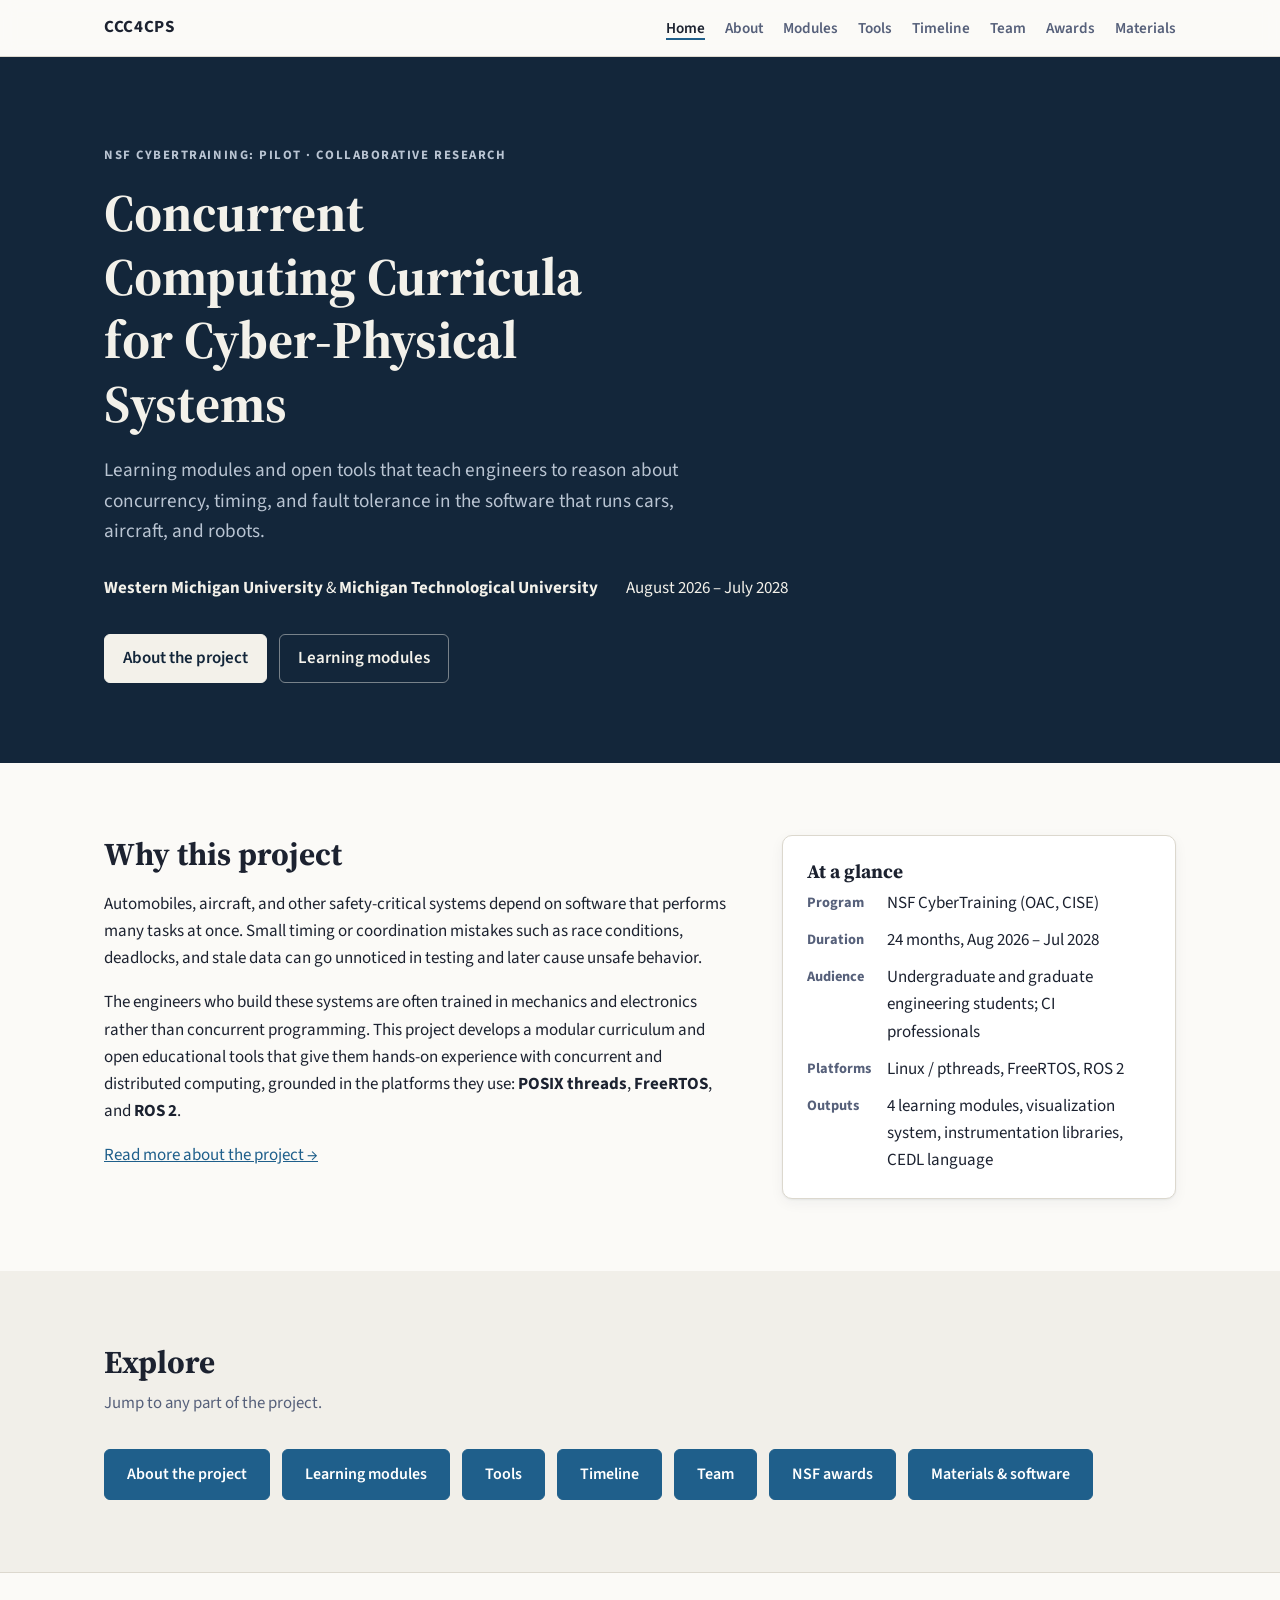
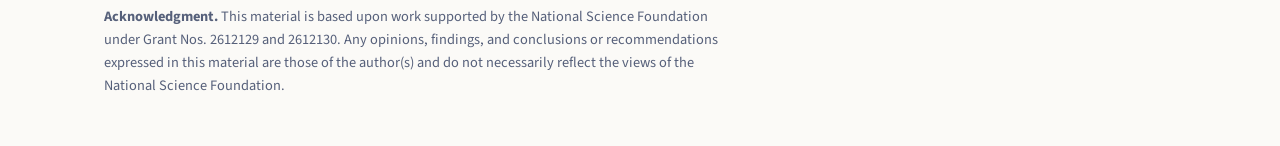
==== commit f392f4d0: "Rename the site acronym to CCC4CPS Co-Authored-By: Claude Opus 5 <noreply@anthropic.com>" ====
--- a/index.html
+++ b/index.html
@@ -16,7 +16,7 @@
 
 <header class="site-header">
   <div class="wrap nav">
-    <a class="brand" href="index.html">CC4CPS</a>
+    <a class="brand" href="index.html">CCC4CPS</a>
     <nav aria-label="Main">
       <a href="index.html" aria-current="page">Home</a>
       <a href="about.html">About</a>
